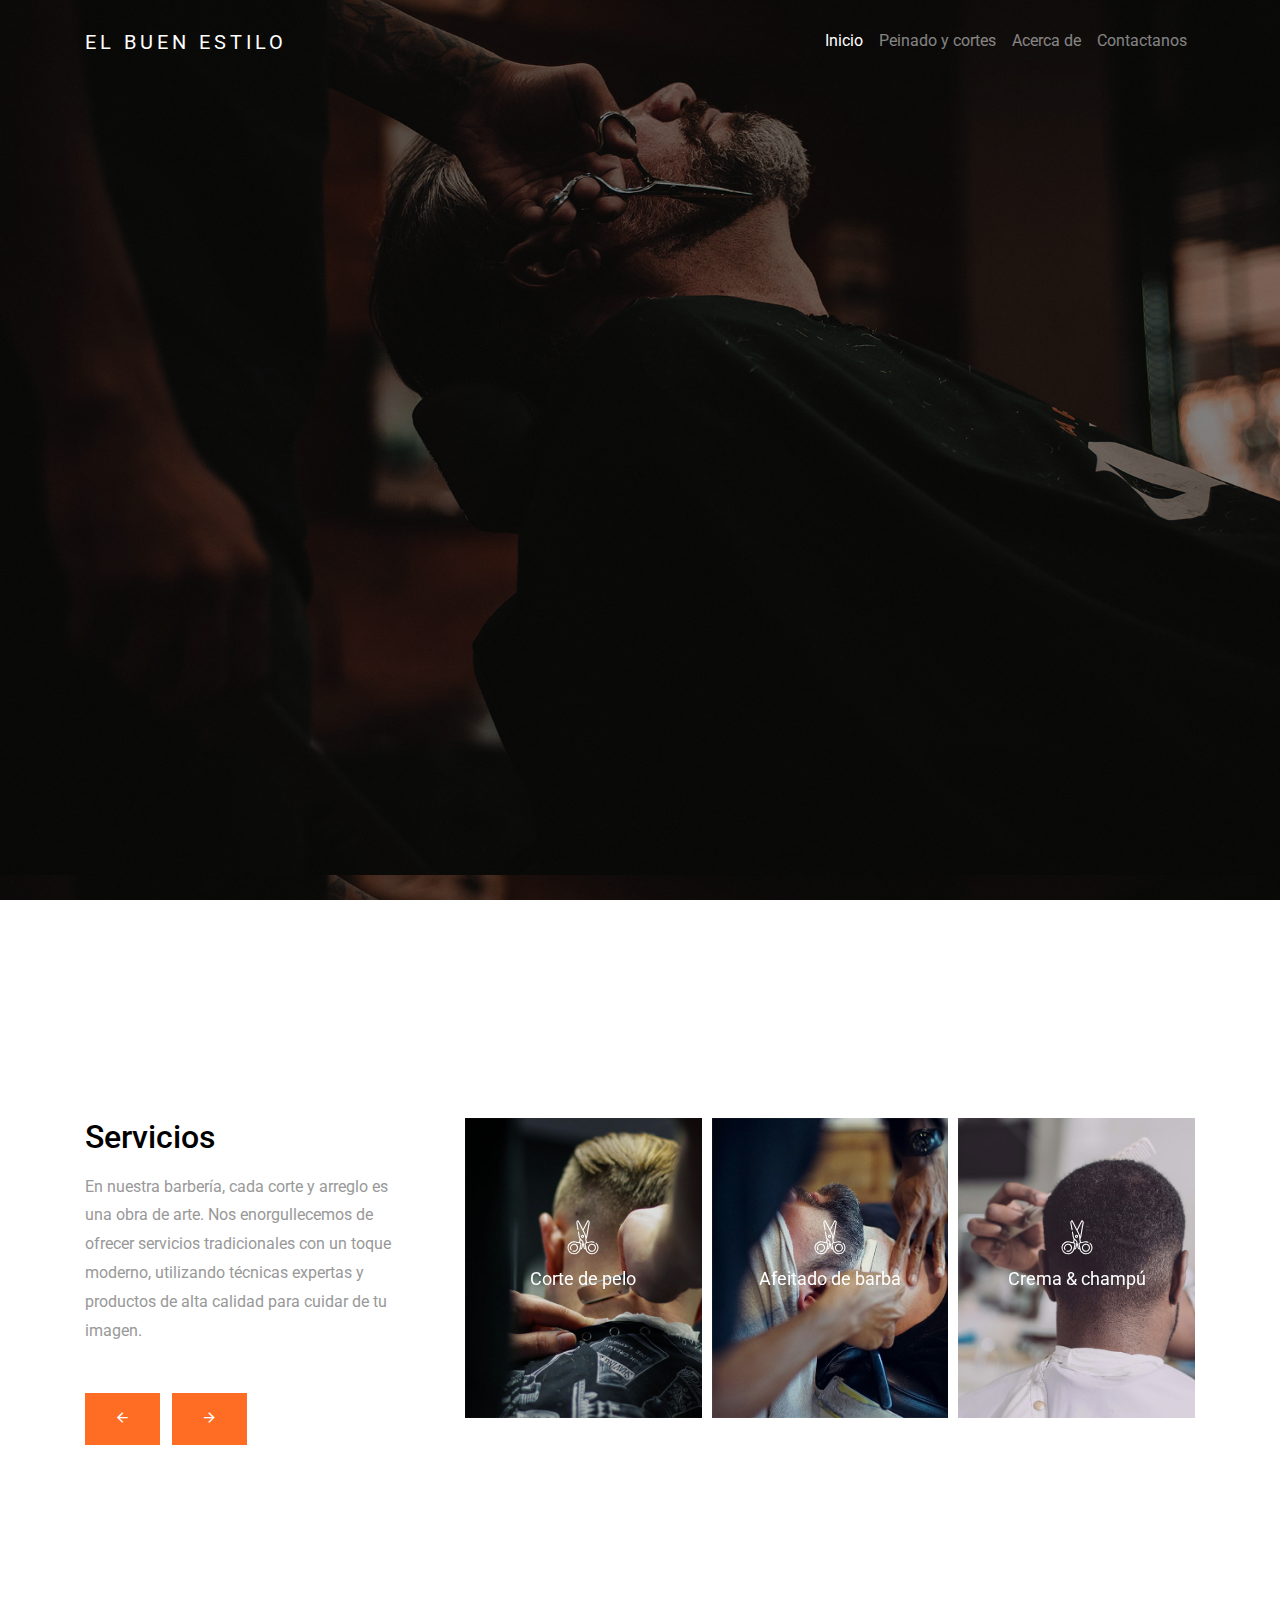
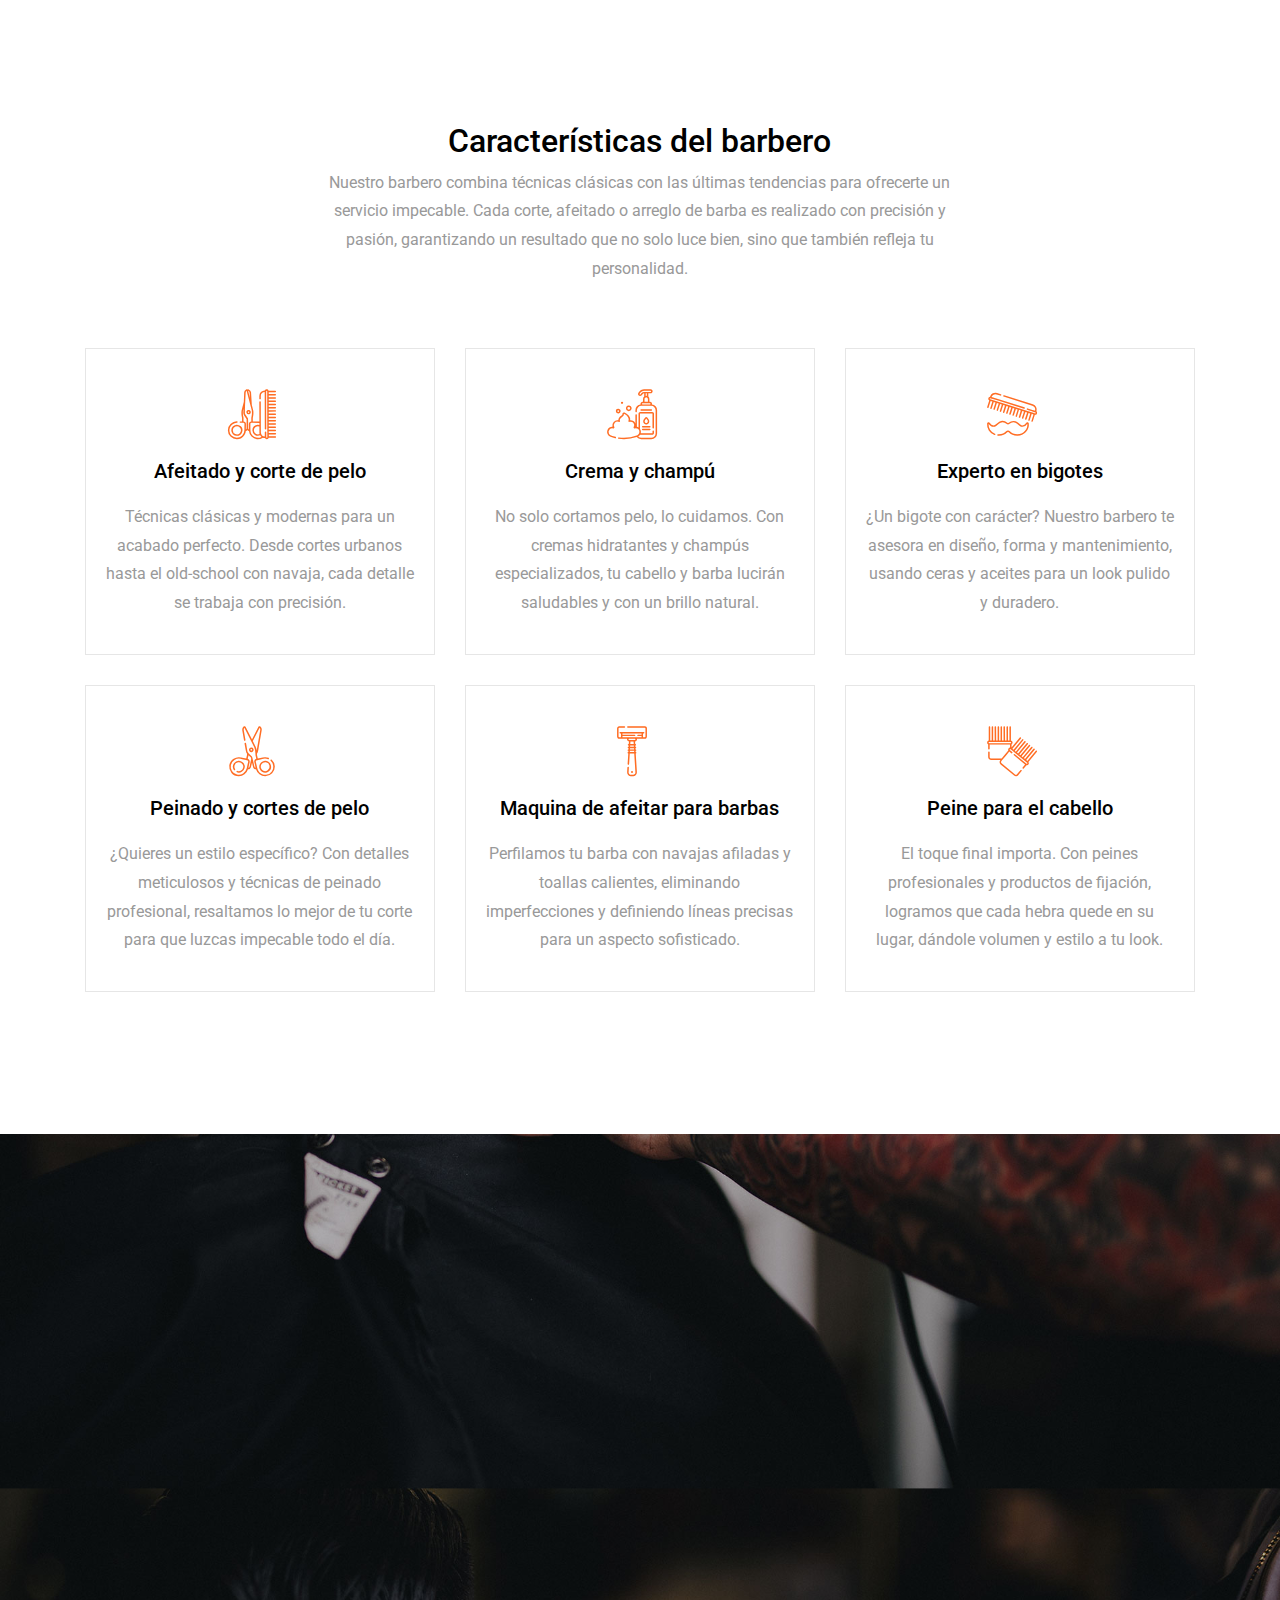
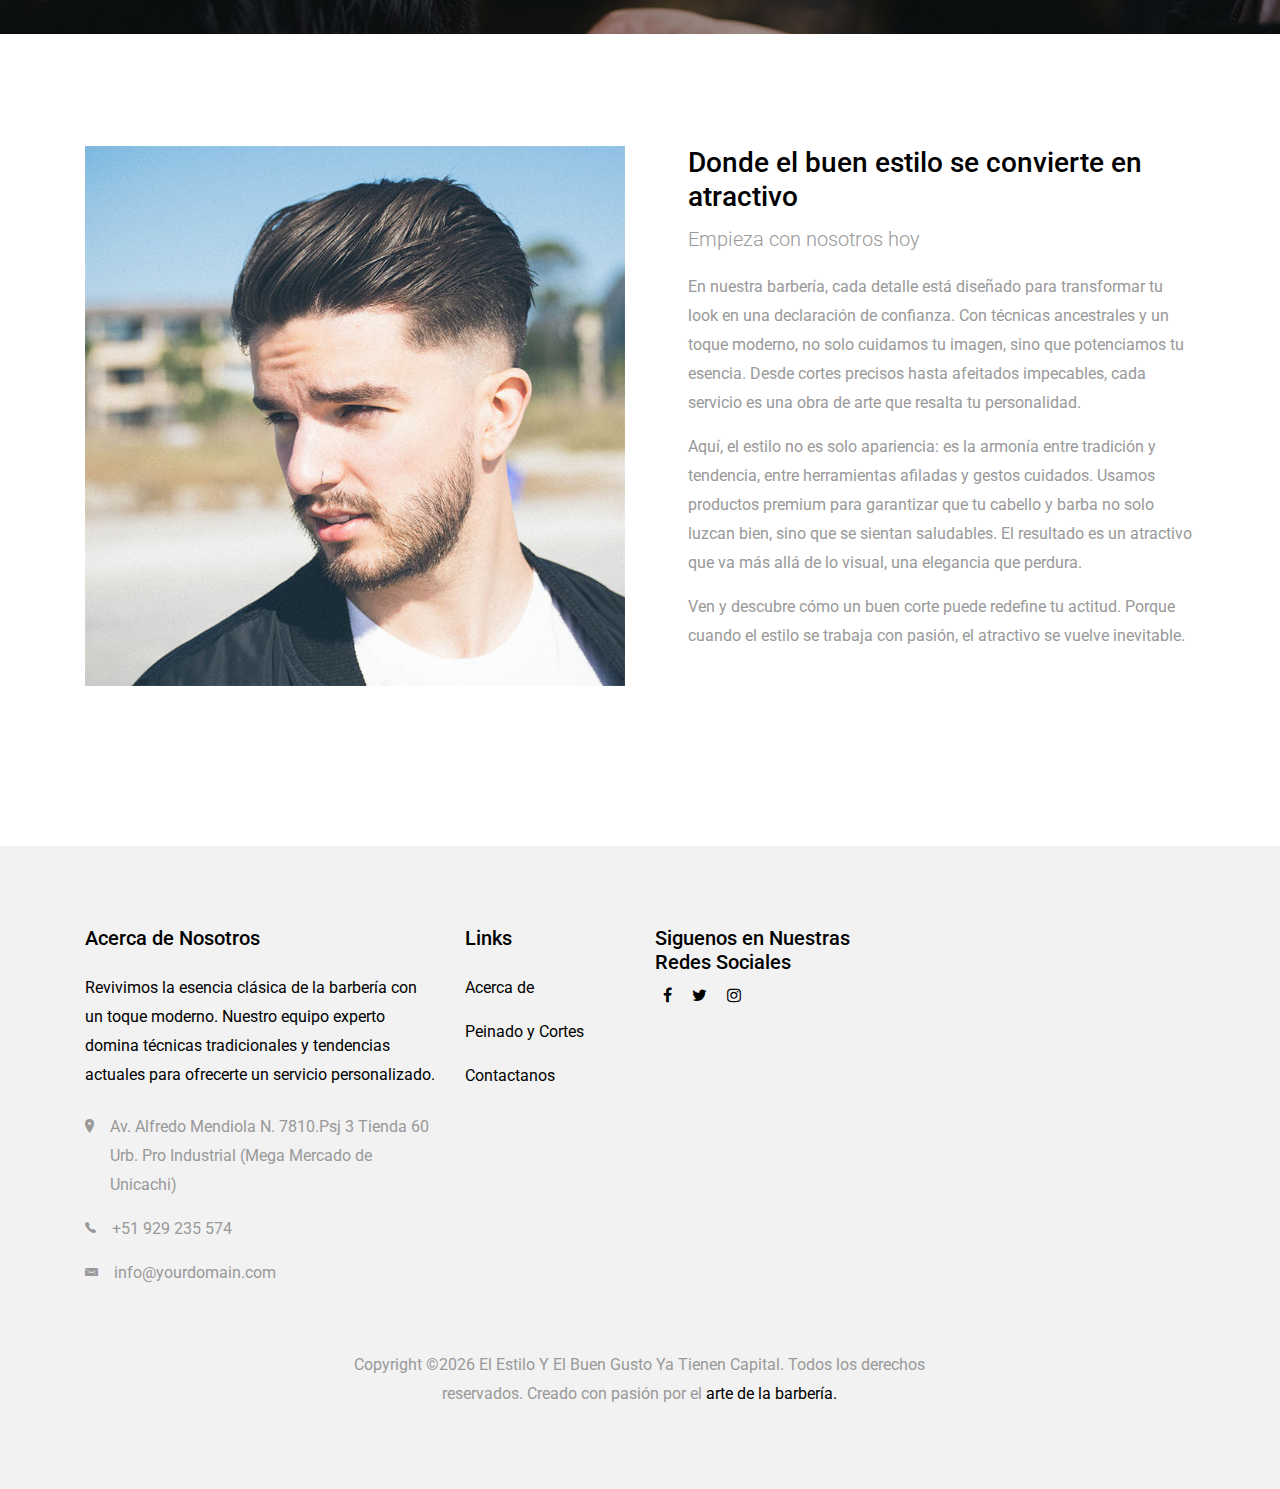
==== index.html @ 1ac68805 "barberia" ====
<!doctype html>
<html lang="en">
  <head>
    <title>Colorlib Alotan Barber Shop Template</title>
    <meta charset="utf-8">
    <meta name="viewport" content="width=device-width, initial-scale=1, shrink-to-fit=no">

    <link href="https://fonts.googleapis.com/css?family=Roboto:300,400,700" rel="stylesheet"> 

    <link rel="stylesheet" href="css/bootstrap.css">
    <link rel="stylesheet" href="css/animate.css">
    <link rel="stylesheet" href="css/owl.carousel.min.css">
    <link rel="stylesheet" href="css/magnific-popup.css">

    <link rel="stylesheet" href="fonts/ionicons/css/ionicons.min.css">
    <link rel="stylesheet" href="fonts/fontawesome/css/font-awesome.min.css">
    <link rel="stylesheet" href="fonts/flaticon/font/flaticon.css">
    

    <!-- Theme Style -->
    <link rel="stylesheet" href="css/style.css">
  </head>
  <body>
    
    <header role="banner">
     
      <nav class="navbar navbar-expand-md navbar-dark bg-light">
        <div class="container">
          <a class="navbar-brand" href="index.html">El Buen Estilo</a>
          <button class="navbar-toggler" type="button" data-toggle="collapse" data-target="#navbarsExample05" aria-controls="navbarsExample05" aria-expanded="false" aria-label="Toggle navigation">
            <span class="navbar-toggler-icon"></span>
          </button>

          <div class="collapse navbar-collapse navbar-light" id="navbarsExample05">
            <ul class="navbar-nav ml-auto pl-lg-5 pl-0">
              <li class="nav-item">
                <a class="nav-link active" href="index.html">Inicio</a>
              </li>
              <li class="nav-item">
                <a class="nav-link" href="hairstyle.html" id="dropdown04">Peinado y cortes</a>
              </li>
              <li class="nav-item">
                <a class="nav-link" href="about.html">Acerca de</a>
              </li>
              <li class="nav-item">
                <a class="nav-link" href="contact.html">Contactanos</a>
              </li>
            </ul>
            
          </div>
        </div>
      </nav>
    </header>
    <!-- END header -->

    <section class="site-hero overlay" data-stellar-background-ratio="0.5" style="background-image: url(images/big_image_1.jpg);">
      <div class="container">
        <div class="row align-items-center site-hero-inner justify-content-center">
          <div class="col-md-8 text-center">

            <div class="mb-5 element-animate">
              <img src="images/banner_text_1.png" alt="Image placeholder" class="img-md-fluid">
            </div>

          </div>
        </div>
      </div>
    </section>
    <!-- END section -->

    <section class="quick-info element-animate" data-animate-effect="fadeInLeft">
      <div class="container">
        <div class="row">
          <div class="col-lg-8 bgcolor">
            <div class="row">
              <div class="col-md-4 mb-3">
                <div class="media">
                  <div class="mr-3 icon-wrap"><span class="icon ion-ios-telephone"></span></div>
                  <div class="media-body">
                    <h5>+51 929 235 574</h5>
                    <p>Llamanos, consulta y reserva tu propia atencion de corte de cabello.</p>
                  </div>
                </div>
              </div>
              <div class="col-md-4 mb-3">
                <div class="media">
                  <div class="mr-3 icon-wrap"><span class="icon ion-location"></span></div>
                  <div class="media-body">
                    <h5>Av. Alfredo Mendiola</h5>
                    <p>N.7810.Psj 3 Tienda 60 Urb. Pro Industrial (Mega Mercado de Unicachi)</p>
                  </div>
                </div>
              </div>
              <div class="col-md-4 mb-3">
                <div class="media">
                  <div class="mr-3 icon-wrap"><span class="icon ion-android-time"></span></div>
                  <div class="media-body">
                    <h5>Atención: 10 am - 10 pm</h5>
                    <p>Lunes a Viernes, <br>Sabados y Domingos</p>
                  </div>
                </div>
              </div>
            </div>
          </div>
        </div>
      </div>
    </section>
    <!-- END section -->


    <section class="site-section">
      <div class="container">
        <div class="row">
          <div class="col-md-4 pr-5">
            
            <h2 class="mb-3">Servicios</h2>
            <p class="mb-5">En nuestra barbería, cada corte y arreglo es una obra de arte. Nos enorgullecemos de ofrecer servicios tradicionales con un toque moderno, utilizando técnicas expertas y productos de alta calidad para cuidar de tu imagen.</p>
            
            <div class="mb-3 custom-nav">
              <a href="#" class="btn btn-primary btn-sm custom-prev mr-2 mb-2"><span class="ion-android-arrow-back"></span></a> 
              <a href="#" class="btn btn-primary btn-sm custom-next mr-2 mb-2"><span class="ion-android-arrow-forward"></span></a>
            </div>
          </div>
          <div class="col-md-8">
            <div class="row">
              <div class="col-md-12 slider-wrap">
                <div class="owl-carousel owl-theme no-nav js-carousel-1">
                  
                  <a href="#" class="img-bg" style="background-image: url('images/img_2.jpg')">
                    <div class="text">
                      <span class="icon custom-icon flaticon-scissors"></span>
                      <h2>Corte de pelo</h2>
                      <p>Leer más</p>
                    </div>
                  </a>

                  <a href="#" class="img-bg" style="background-image: url('images/img_1.jpg')">
                    <div class="text">
                      <span class="icon custom-icon flaticon-scissors"></span>
                      <h2>Afeitado de barba</h2>
                      <p>Leer más</p>
                    </div>
                  </a>

                  <a href="#" class="img-bg last" style="background-image: url('images/img_3.jpg')">
                    <div class="text">
                      <span class="icon custom-icon flaticon-scissors"></span>
                      <h2>Crema &amp; champú</h2>
                      <p>Leer más</p>
                    </div>
                  </a>

                  <a href="#" class="img-bg" style="background-image: url('images/img_2.jpg')">
                    <div class="text">
                      <span class="icon custom-icon flaticon-scissors"></span>
                      <h2>Corte de pelo</h2>
                      <p>Leer más</p>
                    </div>
                  </a>

                  <a href="#" class="img-bg" style="background-image: url('images/img_1.jpg')">
                    <div class="text">
                      <span class="icon custom-icon flaticon-scissors"></span>
                      <h2>Afeitado de barba</h2>
                      <p>Leer más</p>
                    </div>
                  </a>

                  <a href="#" class="img-bg last" style="background-image: url('images/img_3.jpg')">
                    <div class="text">
                      <span class="icon custom-icon flaticon-scissors"></span>
                      <h2>Crema &amp; champú</h2>
                      <p>Leer más</p>
                    </div>
                  </a>
                  <a href="#" class="img-bg" style="background-image: url('images/img_2.jpg')">
                    <div class="text">
                      <span class="icon custom-icon flaticon-scissors"></span>
                      <h2>Corte de pelo</h2>
                      <p>Leer más</p>
                    </div>
                  </a>

                  <a href="#" class="img-bg" style="background-image: url('images/img_1.jpg')">
                    <div class="text">
                      <span class="icon custom-icon flaticon-scissors"></span>
                      <h2>Afeitado de barba</h2>
                      <p>Leer más</p>
                    </div>
                  </a>

                  <a href="#" class="img-bg last" style="background-image: url('images/img_3.jpg')">
                    <div class="text">
                      <span class="icon custom-icon flaticon-scissors"></span>
                      <h2>Crema &amp; champú</h2>
                      <p>Leer más</p>
                    </div>
                  </a>
                  <a href="#" class="img-bg" style="background-image: url('images/img_2.jpg')">
                    <div class="text">
                      <span class="icon custom-icon flaticon-scissors"></span>
                      <h2>Corte de pelo</h2>
                      <p>Leer más</p>
                    </div>
                  </a>

                  <a href="#" class="img-bg" style="background-image: url('images/img_1.jpg')">
                    <div class="text">
                      <span class="icon custom-icon flaticon-scissors"></span>
                      <h2>Afeitado de barba</h2>
                      <p>Leer más</p>
                    </div>
                  </a>

                  <a href="#" class="img-bg last" style="background-image: url('images/img_3.jpg')">
                    <div class="text">
                      <span class="icon custom-icon flaticon-scissors"></span>
                      <h2>Crema &amp; champú</h2>
                      <p>Leer más</p>
                    </div>
                  </a>

                </div>
              </div>
            </div>
          </div>
        </div>
      </div>
    </section>
    <!-- END section -->

    <section class="site-section">
      <div class="container">
        <div class="row justify-content-center mb-5">
          <div class="col-md-7 text-center">
            <h2>Características del barbero</h2>
            <p>Nuestro barbero combina técnicas clásicas con las últimas tendencias para ofrecerte un servicio impecable. Cada corte, afeitado o arreglo de barba es realizado con precisión y pasión, garantizando un resultado que no solo luce bien, sino que también refleja tu personalidad.</p>
          </div>
        </div>
        <div class="row">
          <div class="col-md-4">

            <div class="media d-block media-feature text-center">
              <div class="mr-3 icon-wrap"><span class="custom-icon flaticon-scissors-1"></span></div>
              <div class="media-body">
                <h3>Afeitado y corte de pelo</h3>
                <p>Técnicas clásicas y modernas para un acabado perfecto. Desde cortes urbanos hasta el old-school con navaja, cada detalle se trabaja con precisión.</p>
              </div>
            </div>

          </div>
          <div class="col-md-4">
            <div class="media d-block media-feature text-center">
              <div class="mr-3 icon-wrap"><span class="custom-icon flaticon-cream"></span></div>
              <div class="media-body">
                <h3>Crema y champú</h3>
                <p>No solo cortamos pelo, lo cuidamos. Con cremas hidratantes y champús especializados, tu cabello y barba lucirán saludables y con un brillo natural.</p>
              </div>
            </div>
          </div>
          <div class="col-md-4">
            <div class="media d-block media-feature text-center">
              <div class="mr-3 icon-wrap"><span class="custom-icon flaticon-moustache"></span></div>
              <div class="media-body">
                <h3>Experto en bigotes</h3>
                <p>¿Un bigote con carácter? Nuestro barbero te asesora en diseño, forma y mantenimiento, usando ceras y aceites para un look pulido y duradero.</p>
              </div>
            </div>
          </div>
        </div>

        <div class="row">
          <div class="col-md-4">

            <div class="media d-block media-feature text-center">
              <div class="mr-3 icon-wrap"><span class="custom-icon flaticon-scissors"></span></div>
              <div class="media-body">
                <h3>Peinado y cortes de pelo</h3>
                <p>¿Quieres un estilo específico? Con detalles meticulosos y técnicas de peinado profesional, resaltamos lo mejor de tu corte para que luzcas impecable todo el día.</p>
              </div>
            </div>

          </div>
          <div class="col-md-4">
            <div class="media d-block media-feature text-center">
              <div class="mr-3 icon-wrap"><span class="custom-icon flaticon-razor"></span></div>
              <div class="media-body">
                <h3>Maquina de afeitar para barbas</h3>
                <p>Perfilamos tu barba con navajas afiladas y toallas calientes, eliminando imperfecciones y definiendo líneas precisas para un aspecto sofisticado.</p>
              </div>
            </div>
          </div>
          <div class="col-md-4">
            <div class="media d-block media-feature text-center">
              <div class="mr-3 icon-wrap"><span class="custom-icon flaticon-hair-comb"></span></div>
              <div class="media-body">
                <h3>Peine para el cabello</h3>
                <p>El toque final importa. Con peines profesionales y productos de fijación, logramos que cada hebra quede en su lugar, dándole volumen y estilo a tu look.</p>
              </div>
            </div>
          </div>
        </div>
      </div>
    </section>
    <!-- END section -->

    <section class="section-cover cta" data-stellar-background-ratio="0.5" style="background-image: url(images/big_image_2.jpg);">
      <div class="container">
        <div class="row justify-content-center align-items-center intro">
          <div class="col-md-8 text-center element-animate">
            <h2 class="mb-4"><span>Acercate hoy a realizarte un corte y</span> y obten un 10% de descuento en tu primer corte</h2>
            <!--<p><a href="#" class="btn btn-black">Make an Appointment</a></p>-->
          </div>
        </div>
      </div>
    </section>
    <!-- END section -->

    <section class="site-section">
      <div class="container">
        <div class="row">
          <div class="col-md-6 video-wrap mb-5">
            <img src="images/img_5.jpg" alt="Image placeholder" class="img-fluid">
            <!--<a href="https://vimeo.com/channels/staffpicks/93951774" class="popup-vimeo btn-video"><span class="fa fa-play"></span></a>-->
          </div>
          <div class="col-md-6 pl-md-5">
            <h3>Donde el buen estilo se convierte en atractivo</h3>
            <p class="lead">Empieza con nosotros hoy</p>
            <p>En nuestra barbería, cada detalle está diseñado para transformar tu look en una declaración de confianza. Con técnicas ancestrales y un toque moderno, no solo cuidamos tu imagen, sino que potenciamos tu esencia. Desde cortes precisos hasta afeitados impecables, cada servicio es una obra de arte que resalta tu personalidad.</p>
            <p>Aquí, el estilo no es solo apariencia: es la armonía entre tradición y tendencia, entre herramientas afiladas y gestos cuidados. Usamos productos premium para garantizar que tu cabello y barba no solo luzcan bien, sino que se sientan saludables. El resultado es un atractivo que va más allá de lo visual, una elegancia que perdura.</p>
            <p>Ven y descubre cómo un buen corte puede redefine tu actitud. Porque cuando el estilo se trabaja con pasión, el atractivo se vuelve inevitable.</p>
          </div>
        </div>
      </div>
    </section>
    <!-- END section -->
    <footer class="site-footer">
      <div class="container">
        <div class="row mb-5">
          <div class="col-md-4">
            <h3 class="mb-4">Acerca de Nosotros</h3>
            <p class="mb-4">Revivimos la esencia clásica de la barbería con un toque moderno. Nuestro equipo experto domina técnicas tradicionales y tendencias actuales para ofrecerte un servicio personalizado.</p>
            <ul class="list-unstyled ">
              <li class="d-flex"><span class="mr-3"><span class="icon ion-ios-location"></span></span><span class="">Av. Alfredo Mendiola N. 7810.Psj 3 Tienda 60 Urb. Pro Industrial (Mega Mercado de Unicachi)</span></li>
              <li class="d-flex"><span class="mr-3"><span class="icon ion-ios-telephone"></span></span><span class="">+51 929 235 574</span></li>
              <li class="d-flex"><span class="mr-3"><span class="icon ion-email"></span></span><span class="">info@yourdomain.com</span></li>
            </ul>
          </div>
          <div class="col-md-2">
            <h3 class="mb-4">Links</h3>
            <ul class="list-unstyled ">
              <li><a href="#">Acerca de</a></li>
              <li><a href="#">Peinado y Cortes</a></li>
              <li><a href="#">Contactanos</a></li>
            </ul>
          </div>
         
          <div class="col-md-3">
            <h3>Siguenos en Nuestras Redes Sociales</h3>
            <p>
              <a href="#" class="p-2"><span class="fa fa-facebook"></span></a>
              <a href="#" class="p-2"><span class="fa fa-twitter"></span></a>
              <a href="#" class="p-2"><span class="fa fa-instagram"></span></a>
            </p>
          </div>
        </div>
        <div class="row justify-content-center">
          <div class="col-md-7 text-center">
            <!-- Link back to Colorlib can't be removed. Template is licensed under CC BY 3.0. -->
Copyright &copy;<script>document.write(new Date().getFullYear());</script> El Estilo Y El Buen Gusto Ya Tienen Capital. Todos los derechos reservados. </i> Creado con pasión por el <a href="https://colorlib.com" target="_blank">arte de la barbería.</a>
<!-- Link back to Colorlib can't be removed. Template is licensed under CC BY 3.0. -->
          </div>
        </div>
      </div>
    </footer>
    <!-- END footer -->
    
    <!-- loader -->
    <div id="loader" class="show fullscreen"><svg class="circular" width="48px" height="48px"><circle class="path-bg" cx="24" cy="24" r="22" fill="none" stroke-width="4" stroke="#eeeeee"/><circle class="path" cx="24" cy="24" r="22" fill="none" stroke-width="4" stroke-miterlimit="10" stroke="#f4b214"/></svg></div>

    <script src="js/jquery-3.2.1.min.js"></script>
    <script src="js/jquery-migrate-3.0.0.js"></script>
    <script src="js/popper.min.js"></script>
    <script src="js/bootstrap.min.js"></script>
    <script src="js/owl.carousel.min.js"></script>
    <script src="js/jquery.waypoints.min.js"></script>
    <script src="js/jquery.stellar.min.js"></script>

    <script src="js/jquery.magnific-popup.min.js"></script>
    <script src="js/magnific-popup-options.js"></script>

    <script src="js/main.js"></script>
  </body>
</html>
---- fonts/flaticon/font/flaticon.css ----
/*
  	Flaticon icon font: Flaticon
  	Creation date: 02/04/2018 00:51
  	*/

@font-face {
  font-family: "Flaticon";
  src: url("./Flaticon.eot");
  src: url("./Flaticon.eot?#iefix") format("embedded-opentype"),
       url("./Flaticon.woff") format("woff"),
       url("./Flaticon.ttf") format("truetype"),
       url("./Flaticon.svg#Flaticon") format("svg");
  font-weight: normal;
  font-style: normal;
}

@media screen and (-webkit-min-device-pixel-ratio:0) {
  @font-face {
    font-family: "Flaticon";
    src: url("./Flaticon.svg#Flaticon") format("svg");
  }
}

[class^="flaticon-"]:before, [class*=" flaticon-"]:before,
[class^="flaticon-"]:after, [class*=" flaticon-"]:after {   
  font-family: Flaticon;
        font-size: 20px;
font-style: normal;
margin-left: 20px;
}

.flaticon-scissors-1:before { content: "\f100"; }
.flaticon-cream:before { content: "\f101"; }
.flaticon-hair:before { content: "\f102"; }
.flaticon-hair-comb:before { content: "\f103"; }
.flaticon-scissors:before { content: "\f104"; }
.flaticon-brush:before { content: "\f105"; }
.flaticon-moustache:before { content: "\f106"; }
.flaticon-hair-dryer:before { content: "\f107"; }
.flaticon-razor:before { content: "\f108"; }
.flaticon-razor-1:before { content: "\f109"; }
---- css/style.css ----
body {
  background: #fff;
  font-family: "Roboto", arial, sans-serif;
  font-weight: 400;
  font-size: 16px;
  line-height: 1.8;
  color: #999999;
}

a {
  -webkit-transition: .3s all ease;
  -o-transition: .3s all ease;
  transition: .3s all ease;
  text-decoration: none;
}

a:hover {
  text-decoration: none;
}

h1, h2, h3, h4, h5 {
  color: #000;
  font-family: "Roboto", arial, sans-serif;
}

header {
  position: absolute;
  top: 0;
  left: 0;
  width: 100%;
  z-index: 5;
}

header .navbar-brand {
  text-transform: uppercase;
  letter-spacing: .2em;
  font-weight: 400;
  color: #fff !important;
}

header .navbar {
  padding-top: 0;
  padding-bottom: 0;
  background: transparent !important;
}

@media (max-width: 991.98px) {
  header .navbar {
    background: rgba(0, 0, 0, 0.4) !important;
    padding-top: .5rem;
    padding-bottom: .5rem;
  }
}

header .navbar .nav-link {
  padding: 1.7rem 1rem;
  outline: none !important;
}

@media (max-width: 991.98px) {
  header .navbar .nav-link {
    padding: .5rem .5rem;
  }
}

header .navbar .nav-link:hover {
  color: #fff !important;
}

header .navbar .nav-link.active {
  color: #fff !important;
}

header .navbar .dropdown.show > a {
  color: #fff !important;
}

header .navbar .dropdown-menu {
  font-size: 14px;
  border-radius: 0px;
  border: none;
  -webkit-box-shadow: 0 2px 30px 0px rgba(0, 0, 0, 0.2);
  box-shadow: 0 2px 30px 0px rgba(0, 0, 0, 0.2);
  min-width: 13em;
  margin-top: -10px;
}

header .navbar .dropdown-menu:before {
  bottom: 100%;
  left: 10%;
  border: solid transparent;
  content: " ";
  height: 0;
  width: 0;
  position: absolute;
  pointer-events: none;
  border-bottom-color: #fff;
  border-width: 10px;
}

@media (max-width: 1199.98px) {
  header .navbar .dropdown-menu:before {
    display: none;
  }
}

header .navbar .dropdown-menu a {
  padding-top: 7px;
  padding-bottom: 7px;
}

header .navbar.navbar-light .nav-link {
  color: #fff;
}

header .navbar.navbar-light .nav-link.active {
  color: #fff;
}

.site-hero {
  background-size: cover;
  background-position: center center;
  min-height: 750px;
  height: 100vh;
}

.site-hero > .container {
  position: relative;
  z-index: 2;
}

.site-hero.overlay {
  position: relative;
}

.site-hero.overlay:before {
  content: "";
  background: rgba(0, 0, 0, 0.5);
  width: 100%;
  z-index: 1;
  position: absolute;
  top: 0;
  left: 0;
  right: 0;
  bottom: 0;
}

.site-hero.overlay h1 {
  font-size: 70px;
}

.site-hero.overlay h1, .site-hero.overlay p {
  color: #fff;
}

.site-hero .site-hero-inner {
  min-height: 750px;
  height: 100vh;
}

.site-hero-innerpage, .site-hero-innerpage .site-hero-inner {
  min-height: 550px;
  height: 50vh;
}

.site-section {
  padding: 7em 0;
}

.quick-info {
  position: relative;
  margin-top: -100px;
  z-index: 9;
}

.quick-info .bgcolor {
  background: #000;
  position: relative;
  padding: 50px 0 30px 0;
}

.quick-info .bgcolor:before {
  position: absolute;
  left: -100%;
  top: 0;
  content: "";
  height: 100%;
  width: 120%;
  background: #000;
}

.quick-info .media .icon-wrap {
  line-height: 0;
  top: 0;
}

.quick-info .media .icon-wrap span {
  font-size: 30px;
  color: #fff;
}

.quick-info .media .media-body h5 {
  font-weight: 400;
  font-size: 16px;
  color: #fff;
  margin-bottom: 10px;
  padding: 0;
}

.quick-info .media .media-body p {
  font-size: 15px;
}

.quick-info .media .media-body p:last-child {
  margin-bottom: 0;
}

.img-bg {
  background-size: cover;
}

@media (max-width: 991.98px) {
  .img-md-fluid {
    max-width: 100%;
  }
}

.feature-destination, .slider-wrap {
  position: relative;
  z-index: 10;
  margin-top: -50px;
  margin-bottom: 50px;
}

.feature-destination .img-bg, .slider-wrap .img-bg {
  margin-bottom: 30px;
  display: block;
  height: 300px;
  position: relative;
  top: 0;
  -webkit-transition: .2s all ease;
  -o-transition: .2s all ease;
  transition: .2s all ease;
}

.feature-destination .img-bg .custom-icon:before, .slider-wrap .img-bg .custom-icon:before {
  font-size: 34px;
  color: #fff;
}

.feature-destination .img-bg:before, .slider-wrap .img-bg:before {
  content: "";
  top: 0;
  left: 0;
  bottom: 0;
  right: 0;
  background: #000;
  opacity: .1;
  position: absolute;
  -webkit-transition: .3s all ease;
  -o-transition: .3s all ease;
  transition: .3s all ease;
}

.feature-destination .img-bg .text, .slider-wrap .img-bg .text {
  position: absolute;
  top: 50%;
  left: 50%;
  text-align: center;
  width: 80%;
  -webkit-transform: translate(-50%, -50%);
  -ms-transform: translate(-50%, -50%);
  transform: translate(-50%, -50%);
}

.feature-destination .img-bg .text .icon, .slider-wrap .img-bg .text .icon {
  color: #fff;
  font-size: 30px;
  position: relative;
  -webkit-transition: .3s all ease;
  -o-transition: .3s all ease;
  transition: .3s all ease;
  top: 0;
}

.feature-destination .img-bg .text h2, .slider-wrap .img-bg .text h2 {
  -webkit-transition: .3s all ease;
  -o-transition: .3s all ease;
  transition: .3s all ease;
  margin: 0;
  padding: 0;
  font-size: 18px;
  font-weight: 400;
  color: #fff;
  top: 0px;
  position: relative;
}

.feature-destination .img-bg .text p, .slider-wrap .img-bg .text p {
  color: #fff;
  opacity: 0;
  top: 10px;
  visibility: hidden;
  font-size: 13px;
  position: relative;
  -webkit-transition: .3s all ease;
  -o-transition: .3s all ease;
  transition: .3s all ease;
}

.feature-destination .img-bg:hover, .feature-destination .img-bg:focus, .slider-wrap .img-bg:hover, .slider-wrap .img-bg:focus {
  top: -10px;
  -webkit-box-shadow: 2px 0 20px 0 rgba(0, 0, 0, 0.4);
  box-shadow: 2px 0 20px 0 rgba(0, 0, 0, 0.4);
}

.feature-destination .img-bg:hover .text .icon, .feature-destination .img-bg:focus .text .icon, .slider-wrap .img-bg:hover .text .icon, .slider-wrap .img-bg:focus .text .icon {
  top: -10px;
}

.feature-destination .img-bg:hover .text h2, .feature-destination .img-bg:focus .text h2, .slider-wrap .img-bg:hover .text h2, .slider-wrap .img-bg:focus .text h2 {
  top: -10px;
}

.feature-destination .img-bg:hover .text p, .feature-destination .img-bg:focus .text p, .slider-wrap .img-bg:hover .text p, .slider-wrap .img-bg:focus .text p {
  top: 0;
  opacity: .5;
  visibility: visible;
}

.feature-destination .img-bg:hover:before, .feature-destination .img-bg:focus:before, .slider-wrap .img-bg:hover:before, .slider-wrap .img-bg:focus:before {
  opacity: .4;
}

.video-wrap {
  position: relative;
}

.video-wrap .btn-video {
  display: block;
  position: absolute;
  width: 100px;
  height: 100px;
  background: #fff;
  border-radius: 50%;
  top: 50%;
  -webkit-box-shadow: 0 0 50px -10px rgba(0, 0, 0, 0.2);
  box-shadow: 0 0 50px -10px rgba(0, 0, 0, 0.2);
  -webkit-transform: translateY(-50%);
  -ms-transform: translateY(-50%);
  transform: translateY(-50%);
  right: -30px;
}

.video-wrap .btn-video:active, .video-wrap .btn-video:focus {
  outline: none;
}

@media (max-width: 767.98px) {
  .video-wrap .btn-video {
    -webkit-transform: translate(-50%, -50%);
    -ms-transform: translate(-50%, -50%);
    transform: translate(-50%, -50%);
    right: 0;
    left: 50%;
    top: 100%;
  }
}

.video-wrap .btn-video span {
  position: absolute;
  top: 50%;
  left: 50%;
  -webkit-transform: translate(-50%, -50%);
  -ms-transform: translate(-50%, -50%);
  transform: translate(-50%, -50%);
}

.custom-nav .btn span {
  font-size: 16px;
}

.slider-wrap {
  margin-top: 0;
}

.slider-wrap .img-bg:hover {
  top: 0;
}

.section-cover {
  background-size: cover;
  position: relative;
}

.section-cover.cta h2 {
  font-size: 60px;
}

.section-cover.cta h2 span {
  display: block;
  font-size: 30px;
}

.section-cover, .section-cover .intro {
  height: 500px;
}

.section-cover p {
  color: #fff;
}

.section-cover h2 {
  color: #fff;
}

.top-destination .place {
  display: block;
  -webkit-transition: .3s all ease;
  -o-transition: .3s all ease;
  transition: .3s all ease;
}

.top-destination .place:hover, .top-destination .place:focus {
  opacity: .7;
}

.top-destination .place img {
  max-width: 100%;
  margin-bottom: 20px;
}

.top-destination .place h2 {
  font-size: 18px;
  line-height: 1.5;
}

.top-destination .place p {
  font-size: 13px;
  color: #ccc;
}

.btn, .form-control {
  outline: none;
  -webkit-box-shadow: none !important;
  box-shadow: none !important;
  border-radius: 0;
}

.btn:focus, .btn:active, .form-control:focus, .form-control:active {
  outline: none;
}

.form-control {
  -webkit-box-shadow: none !important;
  box-shadow: none !important;
}

textarea.form-control {
  height: inherit;
}

.btn {
  -webkit-transition: .3s all ease;
  -o-transition: .3s all ease;
  transition: .3s all ease;
  padding: 12px 30px;
}

.btn.btn-black {
  background: #000;
  color: #fff;
}

.btn.btn-primary {
  color: #fff;
  border-width: 2px;
}

.btn.btn-primary:hover, .btn.btn-primary:active, .btn.btn-primary:focus {
  border-color: #ff8f57;
  background: #ff8f57;
}

.btn.btn-sm {
  font-size: 12px;
}

.btn.btn-outline-primary {
  border-width: 2px;
  color: #ff6d24;
}

.btn.btn-outline-primary:hover, .btn.btn-outline-primary:focus, .btn.btn-outline-primary:active {
  color: #fff;
}

.btn.btn-outline-white {
  border-width: 2px;
  border-color: #fff;
  color: #fff;
}

.btn.btn-outline-white:hover, .btn.btn-outline-white:focus {
  background: #fff;
  color: #000;
  border-width: 2px;
}

.btn:hover {
  -webkit-box-shadow: 0 3px 10px -2px rgba(0, 0, 0, 0.2) !important;
  box-shadow: 0 3px 10px -2px rgba(0, 0, 0, 0.2) !important;
}

.custom-icon:before, .custom-icon:after {
  font-size: 50px;
  color: #ff6d24;
  margin-left: 0;
}

.no-nav .owl-nav {
  display: none;
}

.owl-carousel .owl-item {
  opacity: .4;
}

.owl-carousel .owl-item.active {
  opacity: 1;
}

.owl-carousel .owl-nav {
  position: absolute;
  top: 50%;
  width: 100%;
}

.owl-carousel .owl-nav .owl-prev,
.owl-carousel .owl-nav .owl-next {
  position: absolute;
  -webkit-transform: translateY(-50%);
  -ms-transform: translateY(-50%);
  transform: translateY(-50%);
  margin-top: -10px;
}

.owl-carousel .owl-nav .owl-prev:hover, .owl-carousel .owl-nav .owl-prev:focus, .owl-carousel .owl-nav .owl-prev:active,
.owl-carousel .owl-nav .owl-next:hover,
.owl-carousel .owl-nav .owl-next:focus,
.owl-carousel .owl-nav .owl-next:active {
  outline: none;
}

.owl-carousel .owl-nav .owl-prev span:before,
.owl-carousel .owl-nav .owl-next span:before {
  font-size: 40px;
}

.owl-carousel .owl-nav .owl-prev {
  left: 30px !important;
}

.owl-carousel .owl-nav .owl-next {
  right: 30px !important;
}

.owl-carousel .owl-dots {
  text-align: center;
}

.owl-carousel .owl-dots .owl-dot {
  width: 10px;
  height: 10px;
  margin: 5px;
  border-radius: 50%;
  background: #e6e6e6;
}

.owl-carousel .owl-dots .owl-dot.active {
  background: #ff6d24;
}

.owl-carousel.home-slider {
  z-index: 1;
  position: relative;
}

.owl-carousel.home-slider .owl-nav {
  opacity: 0;
  visibility: hidden;
  -webkit-transition: .3s all ease;
  -o-transition: .3s all ease;
  transition: .3s all ease;
}

.owl-carousel.home-slider .owl-nav button {
  color: #fff;
}

.owl-carousel.home-slider:focus .owl-nav, .owl-carousel.home-slider:hover .owl-nav {
  opacity: 1;
  visibility: visible;
}

.owl-carousel.home-slider .slider-item {
  background-size: cover;
  background-repeat: no-repeat;
  background-position: center center;
  height: calc(100vh - 117px);
  min-height: 700px;
  position: relative;
}

.owl-carousel.home-slider .slider-item:before {
  position: absolute;
  top: 0;
  left: 0;
  right: 0;
  bottom: 0;
  background: rgba(0, 0, 0, 0.2);
  content: "";
}

.owl-carousel.home-slider .slider-item .slider-text {
  color: #fff;
  height: calc(100vh - 117px);
  min-height: 700px;
}

.owl-carousel.home-slider .slider-item .slider-text .child-name {
  font-size: 40px;
  color: #fff;
}

.owl-carousel.home-slider .slider-item .slider-text h1 {
  font-size: 40px;
  color: #fff;
  line-height: 1.2;
  font-weight: 800 !important;
  text-transform: uppercase;
}

@media (max-width: 991.98px) {
  .owl-carousel.home-slider .slider-item .slider-text h1 {
    font-size: 40px;
  }
}

.owl-carousel.home-slider .slider-item .slider-text p {
  font-size: 20px;
  line-height: 1.5;
  font-weight: 300;
  color: white;
}

.owl-carousel.home-slider .slider-item.dark .child-name {
  color: #000;
}

.owl-carousel.home-slider .slider-item.dark h1 {
  color: #000;
}

.owl-carousel.home-slider .slider-item.dark p {
  color: #000;
}

.owl-carousel.home-slider.inner-page .slider-item {
  height: calc(50vh - 117px);
  min-height: 350px;
}

.owl-carousel.home-slider.inner-page .slider-item .slider-text {
  color: #fff;
  height: calc(50vh - 117px);
  min-height: 350px;
}

.owl-carousel.home-slider .owl-dots {
  position: absolute;
  bottom: 100px;
  width: 100%;
}

.owl-carousel.home-slider .owl-dots .owl-dot {
  width: 10px;
  height: 10px;
  margin: 5px;
  border-radius: 50%;
  border: 2px solid rgba(255, 255, 255, 0.5);
  outline: none !important;
  position: relative;
  -webkit-transition: .3s all ease;
  -o-transition: .3s all ease;
  transition: .3s all ease;
}

.owl-carousel.home-slider .owl-dots .owl-dot.active {
  border: 2px solid white;
}

.owl-carousel.home-slider .owl-dots .owl-dot.active span {
  background: white;
}

.owl-carousel.major-caousel .owl-stage-outer {
  padding-top: 30px;
  padding-bottom: 30px;
}

.owl-carousel.major-caousel .owl-nav .owl-prev, .owl-carousel.major-caousel .owl-nav .owl-next {
  -webkit-transition: .3s all ease;
  -o-transition: .3s all ease;
  transition: .3s all ease;
  color: #495057;
}

.owl-carousel.major-caousel .owl-nav .owl-prev:hover, .owl-carousel.major-caousel .owl-nav .owl-prev:focus, .owl-carousel.major-caousel .owl-nav .owl-next:hover, .owl-carousel.major-caousel .owl-nav .owl-next:focus {
  color: #6c757d;
  outline: none;
}

.owl-carousel.major-caousel .owl-nav .owl-prev.disabled, .owl-carousel.major-caousel .owl-nav .owl-next.disabled {
  color: #dee2e6;
}

.owl-carousel.major-caousel .owl-nav .owl-prev {
  left: -60px !important;
}

.owl-carousel.major-caousel .owl-nav .owl-next {
  right: -60px !important;
}

.owl-carousel.major-caousel .owl-dots {
  bottom: -30px !important;
  position: relative;
}

.owl-custom-nav {
  float: right;
  position: relative;
  z-index: 10;
}

.owl-custom-nav .owl-custom-prev,
.owl-custom-nav .owl-custom-next {
  padding: 10px;
  font-size: 30px;
  background: #ccc;
  line-height: 0;
  width: 60px;
  text-align: center;
  display: inline-block;
}

.box {
  overflow: hidden;
  border-radius: 4px;
  display: block;
}

.box img {
  border-top-left-radius: 4px;
  border-top-right-radius: 4px;
  -webkit-transition: .3s all ease;
  -o-transition: .3s all ease;
  transition: .3s all ease;
}

.box .box-body {
  padding: 20px;
  border: 1px solid #e9ecef;
  border-top: none;
  border-bottom-left-radius: 4px;
  border-bottom-right-radius: 4px;
  -webkit-transition: .3s all ease;
  -o-transition: .3s all ease;
  transition: .3s all ease;
}

.box h2 {
  font-size: 18px;
  font-family: "Roboto", arial, sans-serif;
  -webkit-transition: .3s all ease;
  -o-transition: .3s all ease;
  transition: .3s all ease;
}

.box.hover:hover img, .box.hover:focus img {
  margin-top: -20px;
}

.box.hover:hover .box-body, .box.hover:focus .box-body {
  background: #ff6d24;
  color: #fff;
  padding: 30px 20px;
  border-color: #ff6d24;
}

.box.hover:hover h2, .box.hover:focus h2 {
  color: #fff;
}

.breadcrumb-custom {
  background: none;
  padding: 0;
}

.breadcrumb-custom li a {
  color: #ff6d24;
}

.breadcrumb-custom li a:hover {
  color: #fff;
}

.breadcrumb-custom li.active {
  color: #fff;
}

.breadcrumb-custom li.breadcrumb-item + .breadcrumb-item:before {
  content: "/";
  color: rgba(255, 255, 255, 0.3);
}

.children-info li {
  display: block;
  margin-bottom: 15px;
  padding-bottom: 15px;
  border-bottom: 1px dotted #dee2e6;
}

.sidebar-box {
  margin-bottom: 30px;
  padding: 25px;
  font-size: 15px;
  width: 100%;
  border-radius: 7px;
  float: left;
  border: 2px solid #f0f0f0;
  background: #fff;
}

.sidebar-box *:last-child {
  margin-bottom: 0;
}

.sidebar-box h3 {
  font-size: 18px;
  margin-bottom: 15px;
}

.categories li, .sidelink li {
  position: relative;
  margin-bottom: 10px;
  padding-bottom: 10px;
  border-bottom: 1px dotted #dee2e6;
}

.categories li:last-child, .sidelink li:last-child {
  margin-bottom: 0;
  border-bottom: none;
  padding-bottom: 0;
}

.categories li a, .sidelink li a {
  display: block;
}

.categories li a span, .sidelink li a span {
  position: absolute;
  right: 0;
  top: 0;
  color: #ccc;
}

.categories li.active a, .sidelink li.active a {
  color: #000;
  font-style: italic;
}

.cover_1 {
  background-size: cover;
  background-position: center center;
  padding: 7em 0;
}

.cover_1 .sub-heading {
  color: rgba(255, 255, 255, 0.7);
  font-size: 22px;
}

.cover_1 .heading {
  font-size: 50px;
  color: white;
  font-weight: 300;
}

.heading {
  color: #000;
}

.heading.border-bottom {
  position: relative;
  padding-bottom: 30px;
}

.heading.border-bottom:before {
  bottom: 0;
  position: absolute;
  content: "";
  width: 50px;
  height: 2px;
  left: 50%;
  -webkit-transform: translateX(-50%);
  -ms-transform: translateX(-50%);
  transform: translateX(-50%);
  background: #ff6d24;
}

.text-black {
  color: #000 !important;
}

.stretch-section .video {
  display: block;
  position: relative;
  -webkit-box-shadow: 4px 4px 70px -20px rgba(0, 0, 0, 0.5);
  box-shadow: 4px 4px 70px -20px rgba(0, 0, 0, 0.5);
}

.media-feature {
  padding: 20px;
  -webkit-transition: .2s all ease-out;
  -o-transition: .2s all ease-out;
  transition: .2s all ease-out;
  background: #fff;
  z-index: 1;
  position: relative;
  border-radius: 0px;
  margin-bottom: 30px;
  border: 1px solid #e6e6e6;
}

.media-feature .icon {
  font-size: 60px;
  color: #ff6d24;
}

.media-feature h3 {
  font-size: 20px;
  margin-bottom: 20px;
}

.media-feature:hover, .media-feature:focus {
  border: 1px solid transparent;
  -webkit-box-shadow: 0 2px 20px -3px rgba(0, 0, 0, 0.3);
  box-shadow: 0 2px 20px -3px rgba(0, 0, 0, 0.3);
}

#accordion .card {
  font-size: 15px;
  border-color: #dee2e6;
}

#accordion .card h5 a {
  display: block;
  text-align: left;
  text-decoration: none;
  color: #ff6d24;
  position: relative;
  -webkit-box-shadow: 0 3px 10px -2px rgba(0, 0, 0, 0.2) !important;
  box-shadow: 0 3px 10px -2px rgba(0, 0, 0, 0.2) !important;
  border-radius: 0;
}

#accordion .card h5 a .icon {
  position: absolute;
  right: 20px;
  top: 50%;
  -webkit-transform: translateY(-50%) rotate(-180deg);
  -ms-transform: translateY(-50%) rotate(-180deg);
  transform: translateY(-50%) rotate(-180deg);
  -webkit-transition: .3s all ease;
  -o-transition: .3s all ease;
  transition: .3s all ease;
}

#accordion .card h5 a:hover {
  text-decoration: none;
  -webkit-box-shadow: 0 3px 10px -2px rgba(0, 0, 0, 0.2) !important;
  box-shadow: 0 3px 10px -2px rgba(0, 0, 0, 0.2) !important;
}

#accordion .card h5 a.collapsed {
  color: #000;
  -webkit-box-shadow: none !important;
  box-shadow: none !important;
}

#accordion .card h5 a.collapsed .icon {
  right: 20px;
  top: 50%;
  -webkit-transform: translateY(-50%);
  -ms-transform: translateY(-50%);
  transform: translateY(-50%);
}

#accordion .card h5 a.collapsed:hover {
  text-decoration: none;
  -webkit-box-shadow: 0 3px 10px -2px rgba(0, 0, 0, 0.2) !important;
  box-shadow: 0 3px 10px -2px rgba(0, 0, 0, 0.2) !important;
}

#accordion .card .card-body {
  padding-top: 15px;
}

.media-testimonial img {
  width: 100px;
  border-radius: 50%;
}

.media-testimonial blockquote p {
  font-size: 20px;
  color: #000;
  font-style: italic;
}

.list-unstyled.check li {
  position: relative;
  padding-left: 30px;
  line-height: 1.3;
  margin-bottom: 10px;
}

.list-unstyled.check li:before {
  color: #17a2b8;
  left: 0;
  font-family: "Ionicons";
  content: "\f122";
  position: absolute;
}

#modalAppointment .modal-content {
  border-radius: 0;
  border: none;
}

#modalAppointment .modal-body, #modalAppointment .modal-footer {
  padding: 40px;
}

.site-footer {
  padding: 5em 0;
  background: #f2f2f2;
  font-size: 16px;
}

.site-footer .list-unstyled li {
  margin-bottom: 15px;
}

.site-footer .list-unstyled li h3 {
  font-size: 16px;
  font-weight: normal;
  font-family: "Roboto", arial, sans-serif;
}

.site-footer p {
  color: #000;
}

.site-footer p:last-child {
  margin-bottom: 0;
}

.site-footer a {
  color: #000;
}

.site-footer a:hover {
  opacity: .4;
}

.site-footer h3 {
  font-size: 20px;
}

.site-footer .footer-link li {
  line-height: 1.5;
  margin-bottom: 15px;
}

.site-footer hr {
  width: 100%;
}

.blog-entry-footer .post-meta {
  color: gray;
  font-size: 15px;
}

.border-t {
  border-top: 1px solid #f8f9fa;
}

.copyright {
  font-size: 14px;
}

.element-animate {
  opacity: 0;
  visibility: hidden;
}

#loader {
  position: fixed;
  width: 96px;
  height: 96px;
  left: 50%;
  top: 50%;
  -webkit-transform: translate(-50%, -50%);
  -ms-transform: translate(-50%, -50%);
  transform: translate(-50%, -50%);
  background-color: rgba(255, 255, 255, 0.9);
  -webkit-box-shadow: 0px 24px 64px rgba(0, 0, 0, 0.24);
  box-shadow: 0px 24px 64px rgba(0, 0, 0, 0.24);
  border-radius: 16px;
  opacity: 0;
  visibility: hidden;
  -webkit-transition: opacity .2s ease-out, visibility 0s linear .2s;
  -o-transition: opacity .2s ease-out, visibility 0s linear .2s;
  transition: opacity .2s ease-out, visibility 0s linear .2s;
  z-index: 1000;
}

#loader.fullscreen {
  padding: 0;
  left: 0;
  top: 0;
  width: 100%;
  height: 100%;
  -webkit-transform: none;
  -ms-transform: none;
  transform: none;
  background-color: #fff;
  border-radius: 0;
  -webkit-box-shadow: none;
  box-shadow: none;
}

#loader.show {
  -webkit-transition: opacity .4s ease-out, visibility 0s linear 0s;
  -o-transition: opacity .4s ease-out, visibility 0s linear 0s;
  transition: opacity .4s ease-out, visibility 0s linear 0s;
  visibility: visible;
  opacity: 1;
}

#loader .circular {
  -webkit-animation: loader-rotate 2s linear infinite;
  animation: loader-rotate 2s linear infinite;
  position: absolute;
  left: calc(50% - 24px);
  top: calc(50% - 24px);
  display: block;
  -webkit-transform: rotate(0deg);
  -ms-transform: rotate(0deg);
  transform: rotate(0deg);
}

#loader .path {
  stroke-dasharray: 1, 200;
  stroke-dashoffset: 0;
  -webkit-animation: loader-dash 1.5s ease-in-out infinite;
  animation: loader-dash 1.5s ease-in-out infinite;
  stroke-linecap: round;
}

@-webkit-keyframes loader-rotate {
  100% {
    -webkit-transform: rotate(360deg);
    transform: rotate(360deg);
  }
}

@keyframes loader-rotate {
  100% {
    -webkit-transform: rotate(360deg);
    transform: rotate(360deg);
  }
}

@-webkit-keyframes loader-dash {
  0% {
    stroke-dasharray: 1, 200;
    stroke-dashoffset: 0;
  }
  50% {
    stroke-dasharray: 89, 200;
    stroke-dashoffset: -35px;
  }
  100% {
    stroke-dasharray: 89, 200;
    stroke-dashoffset: -136px;
  }
}

@keyframes loader-dash {
  0% {
    stroke-dasharray: 1, 200;
    stroke-dashoffset: 0;
  }
  50% {
    stroke-dasharray: 89, 200;
    stroke-dashoffset: -35px;
  }
  100% {
    stroke-dasharray: 89, 200;
    stroke-dashoffset: -136px;
  }
}
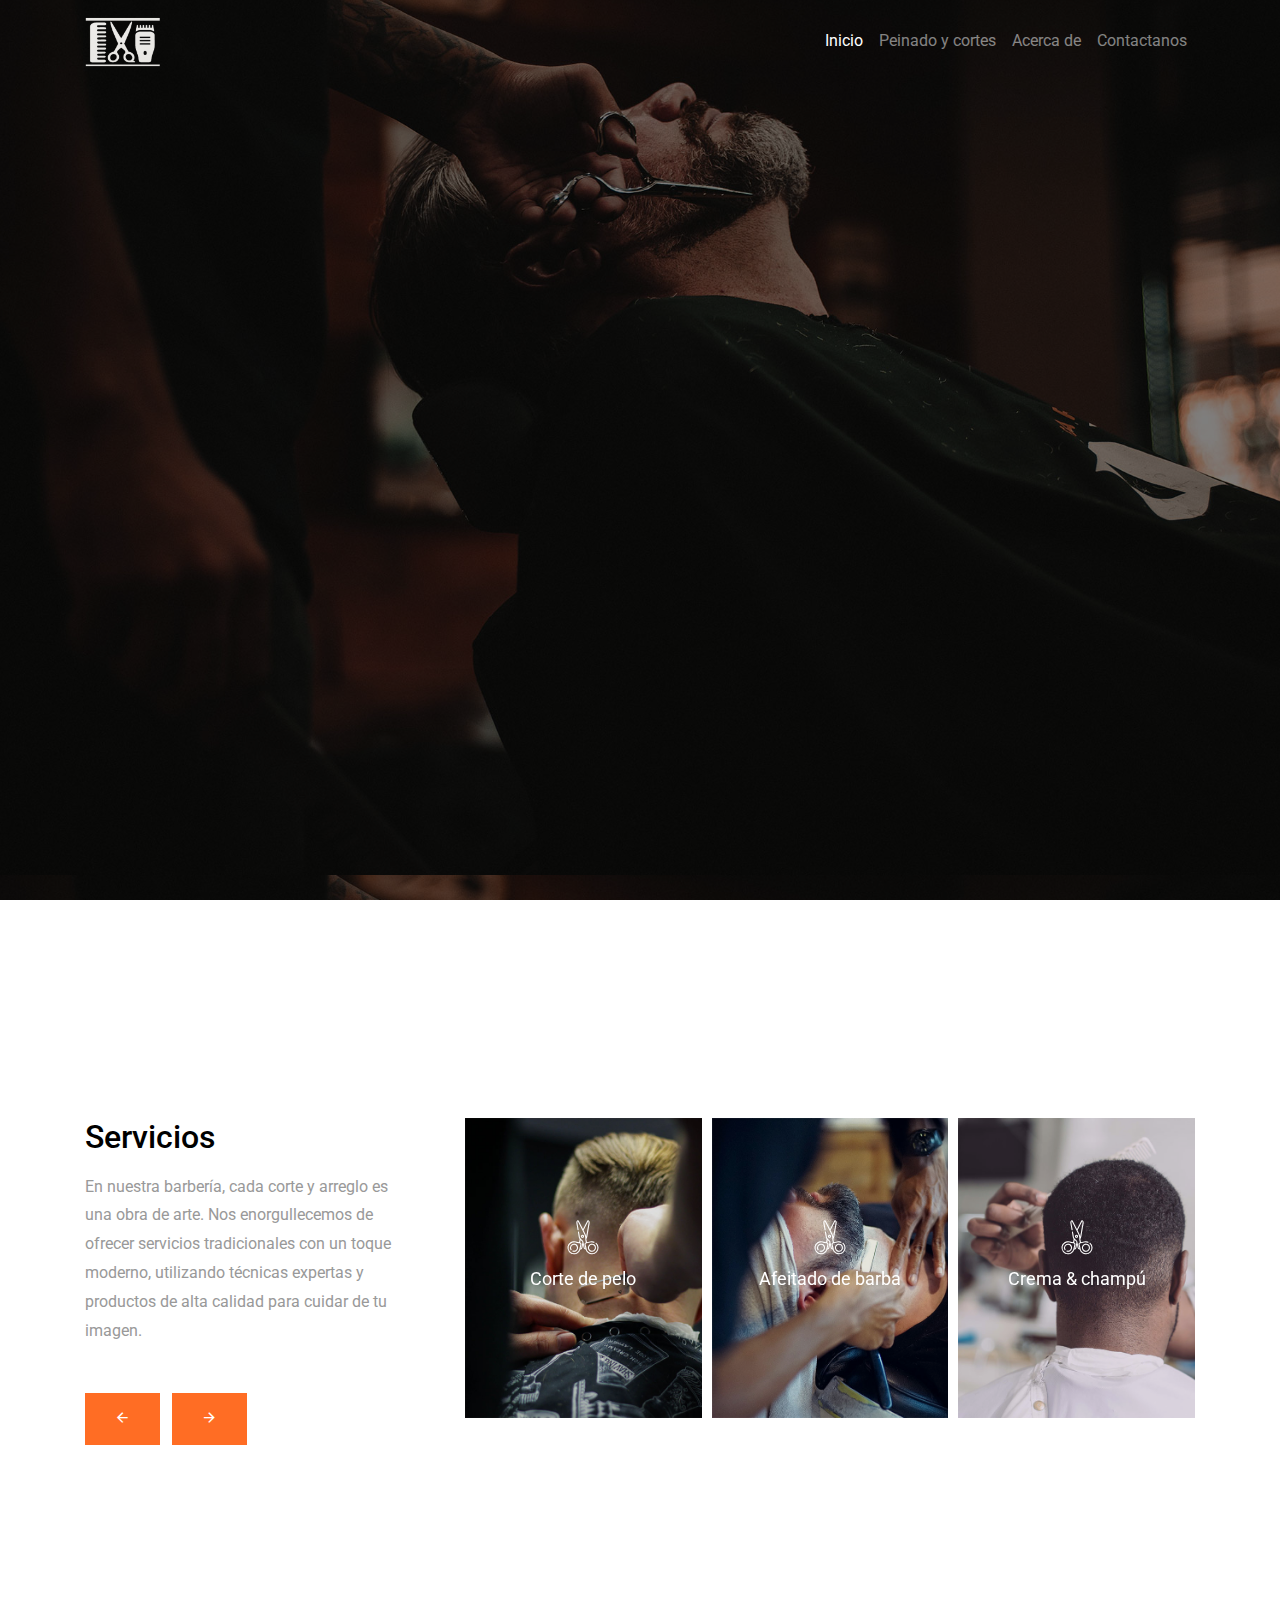
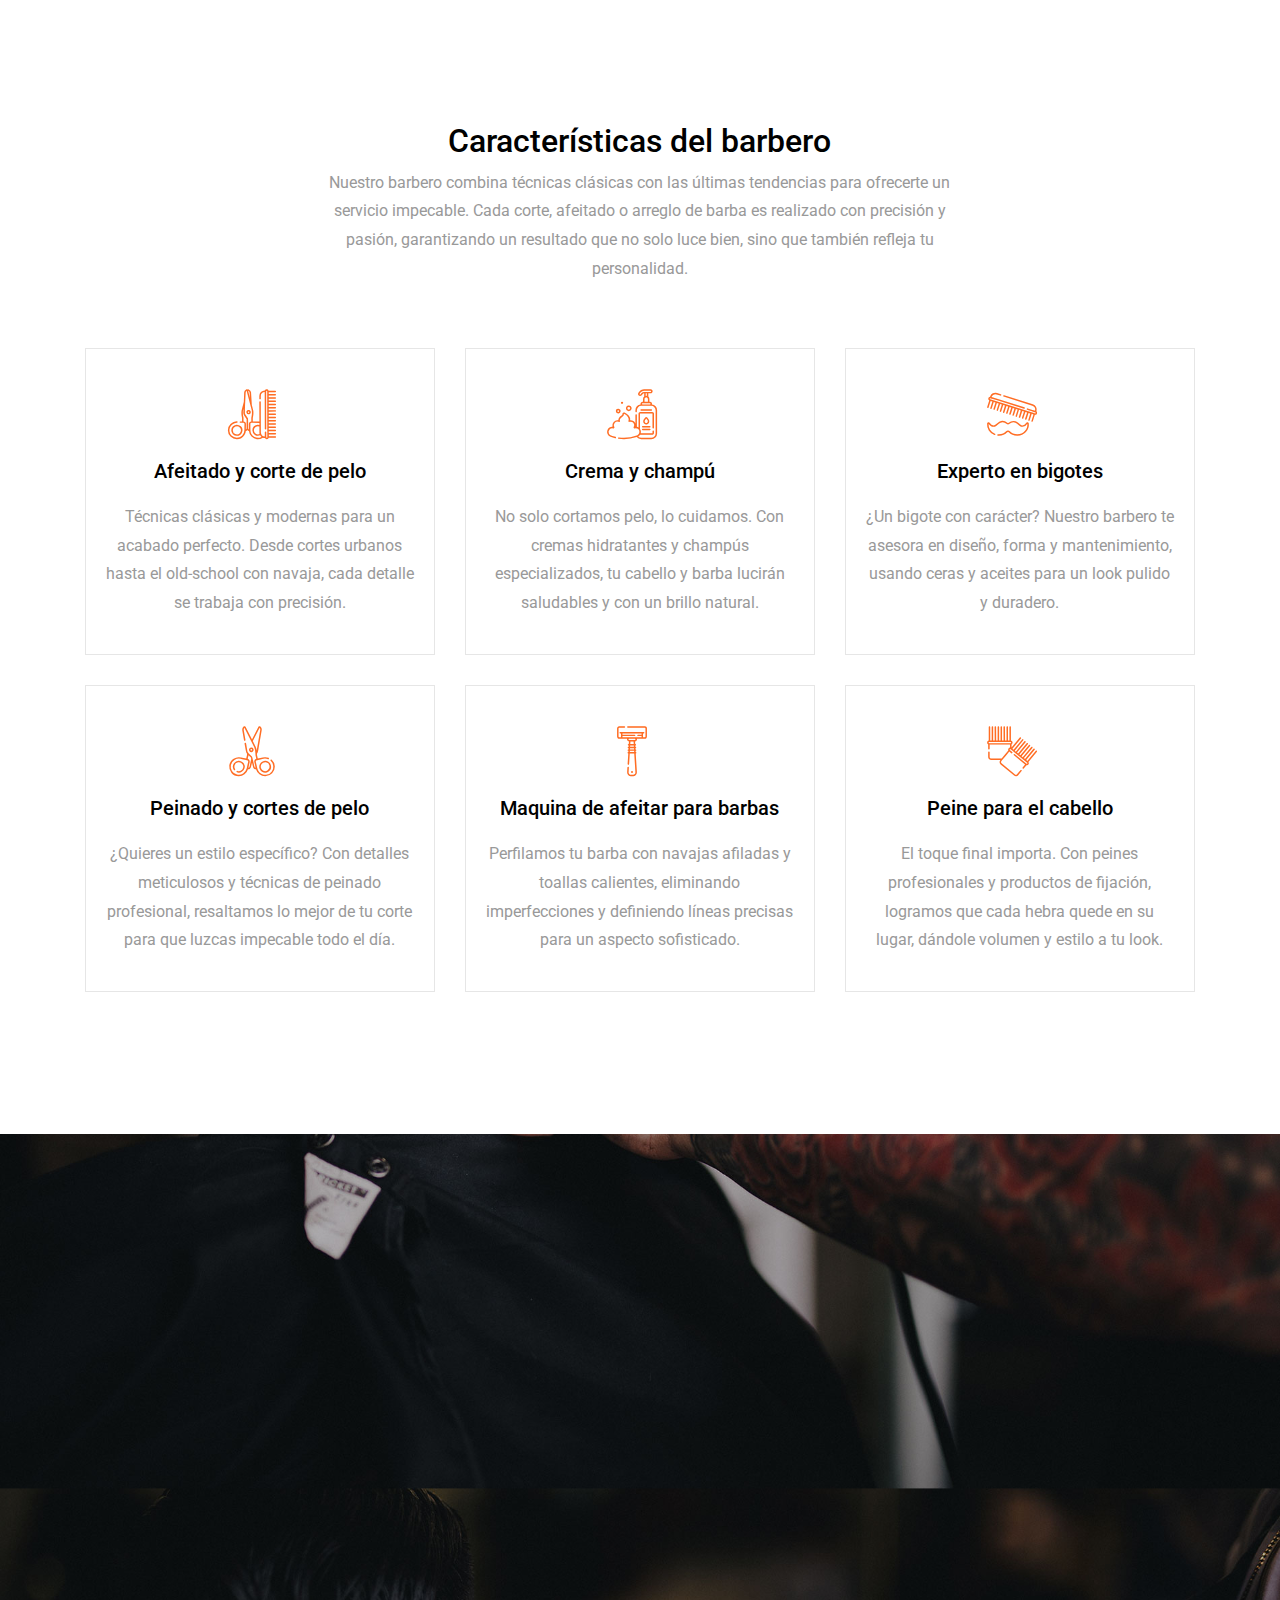
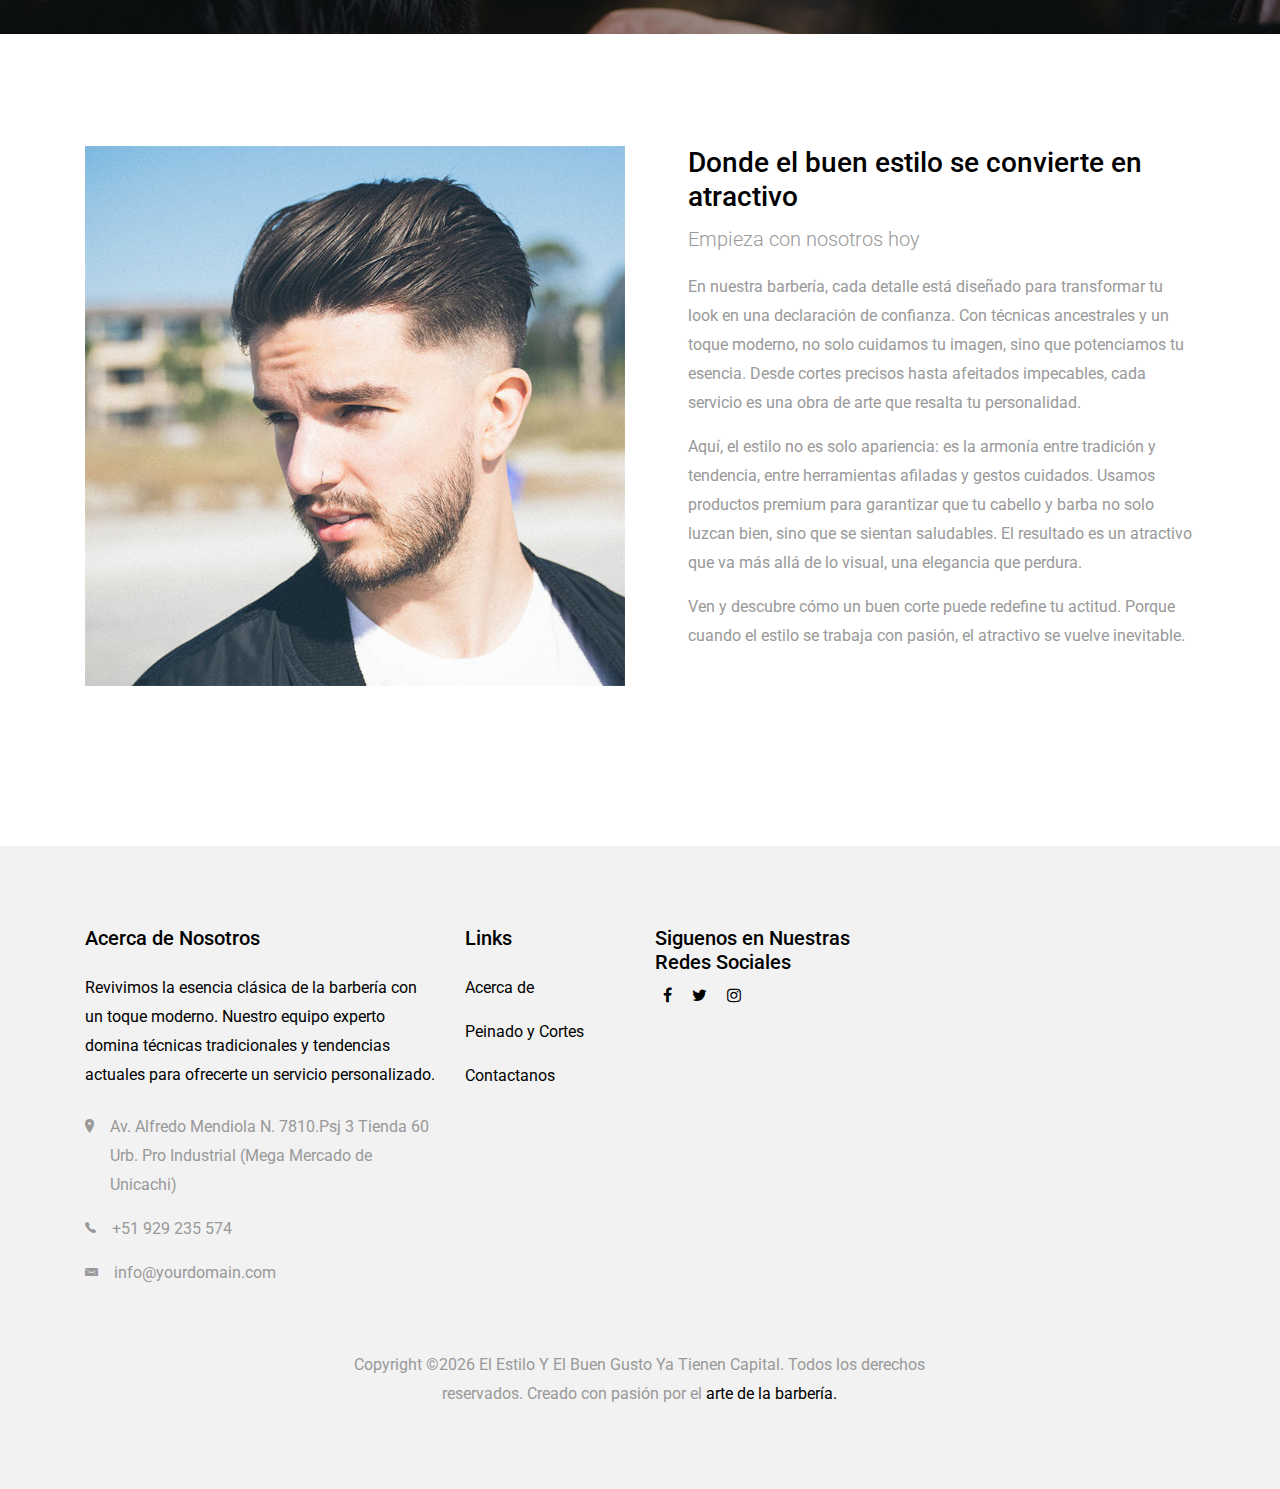
==== commit 0ca483e7: "Barberia" ====
--- a/index.html
+++ b/index.html
@@ -6,6 +6,7 @@
     <meta name="viewport" content="width=device-width, initial-scale=1, shrink-to-fit=no">
 
     <link href="https://fonts.googleapis.com/css?family=Roboto:300,400,700" rel="stylesheet"> 
+    <link rel="icon" href="../images/logo.png" type="image/png">
 
     <link rel="stylesheet" href="css/bootstrap.css">
     <link rel="stylesheet" href="css/animate.css">
@@ -26,7 +27,9 @@
      
       <nav class="navbar navbar-expand-md navbar-dark bg-light">
         <div class="container">
-          <a class="navbar-brand" href="index.html">El Buen Estilo</a>
+          <a class="navbar-brand" href="index.html">
+            <img src="../images/log.png" alt="El Buen Estilo" style="height: 50px;"> <!-- Ajusta el tamaño según necesites -->
+          </a>
           <button class="navbar-toggler" type="button" data-toggle="collapse" data-target="#navbarsExample05" aria-controls="navbarsExample05" aria-expanded="false" aria-label="Toggle navigation">
             <span class="navbar-toggler-icon"></span>
           </button>
@@ -59,7 +62,7 @@
           <div class="col-md-8 text-center">
 
             <div class="mb-5 element-animate">
-              <img src="images/banner_text_1.png" alt="Image placeholder" class="img-md-fluid">
+              <img src="images/banner_text_3.png" alt="Image placeholder" class="img-md-fluid">
             </div>
 
           </div>
--- a/css/style.css
+++ b/css/style.css
@@ -1,3 +1,7 @@
+::-webkit-scrollbar {
+  display: none;
+}
+
 body {
   background: #fff;
   font-family: "Roboto", arial, sans-serif;
@@ -222,6 +226,7 @@
 @media (max-width: 991.98px) {
   .img-md-fluid {
     max-width: 100%;
+    margin-right: -22%;
   }
 }
 
@@ -1180,6 +1185,10 @@
   stroke-linecap: round;
 }
 
+.img-md-fluid{
+  margin-left: -25%;
+}
+
 @-webkit-keyframes loader-rotate {
   100% {
     -webkit-transform: rotate(360deg);
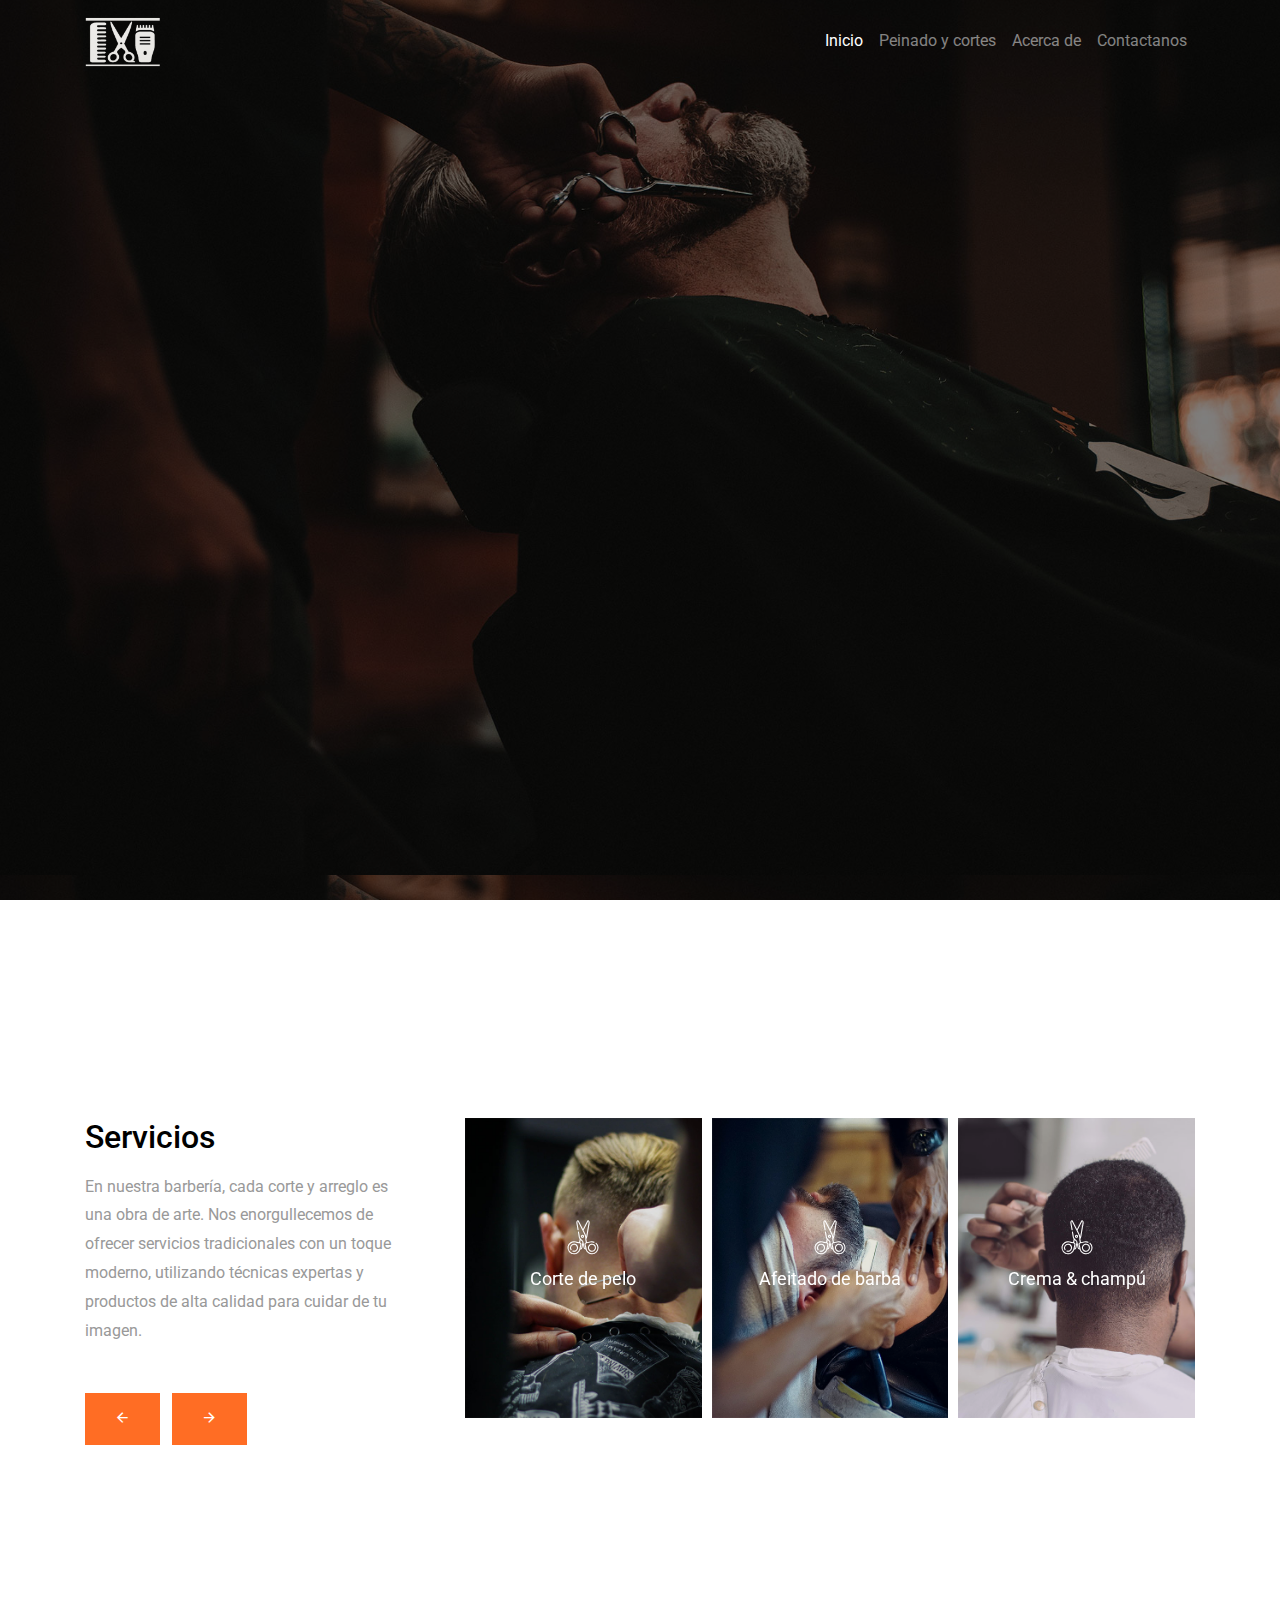
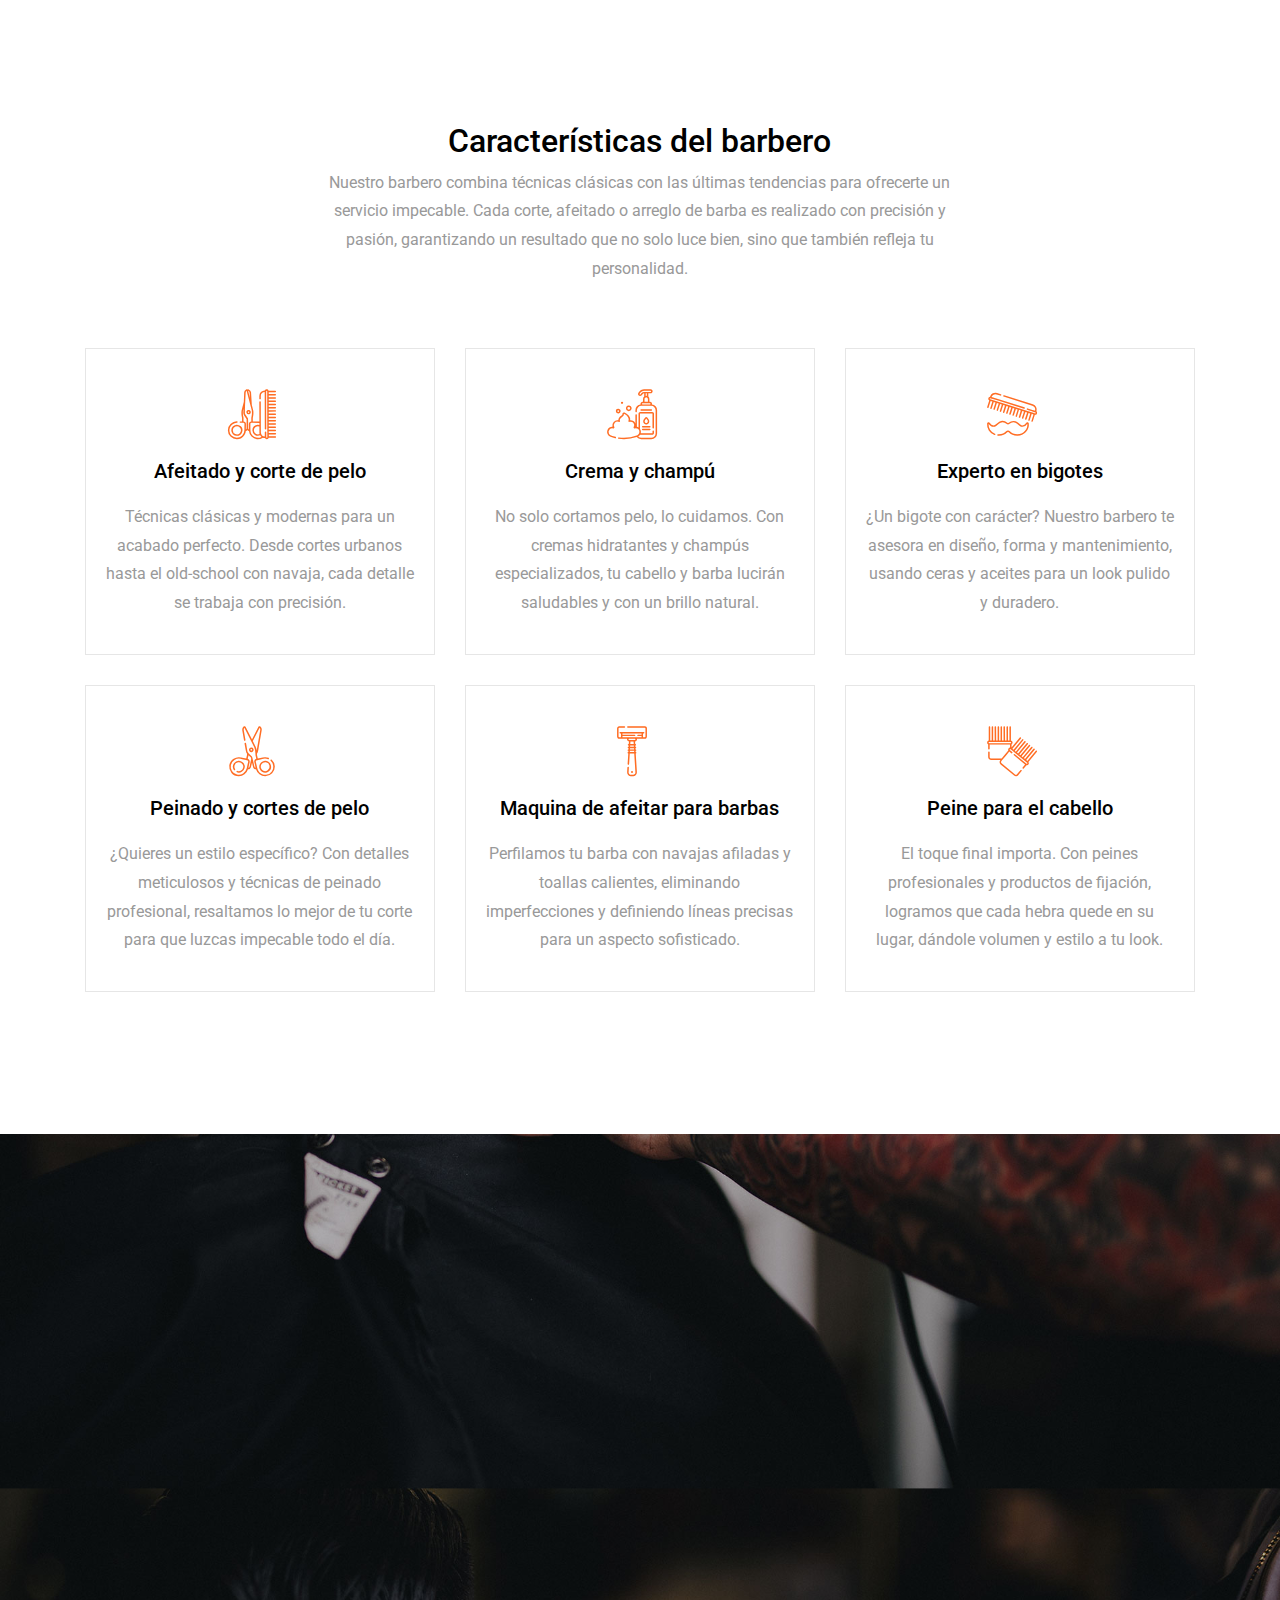
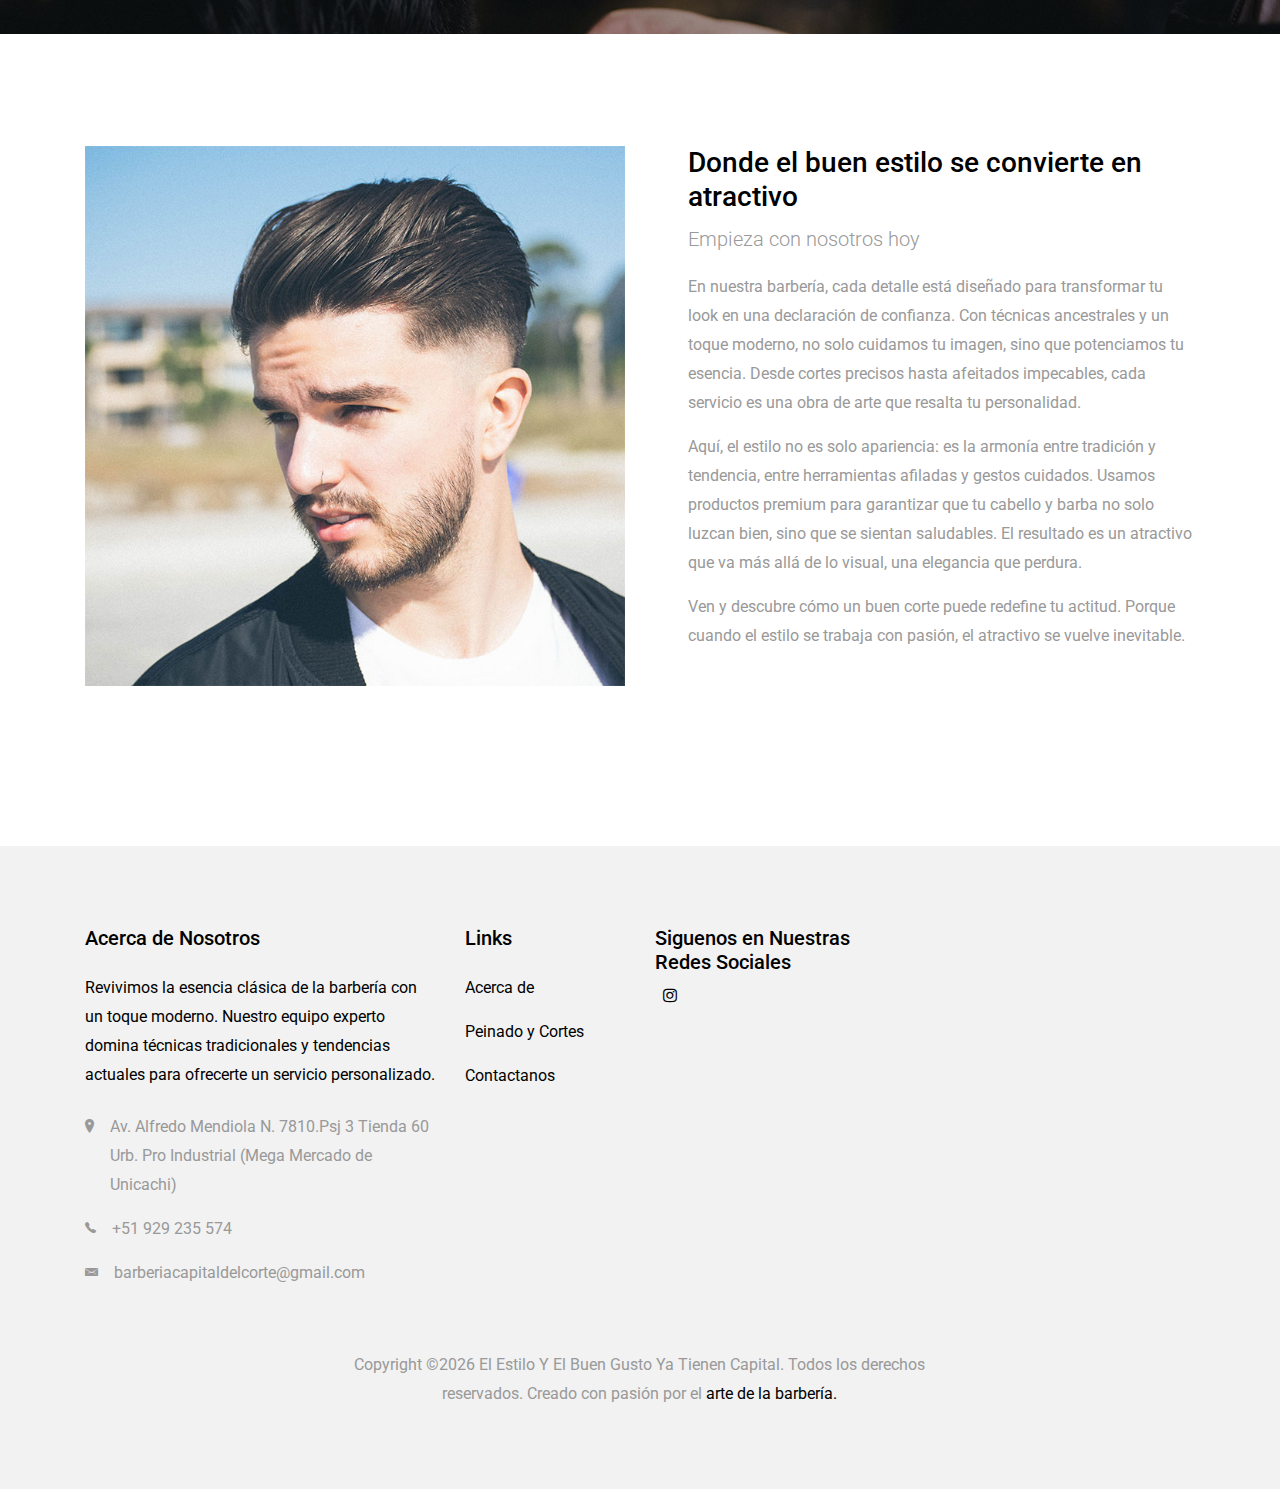
==== commit 740f6c57: "Barberia acabada" ====
--- a/index.html
+++ b/index.html
@@ -1,7 +1,7 @@
 <!doctype html>
 <html lang="en">
   <head>
-    <title>Colorlib Alotan Barber Shop Template</title>
+    <title>Capital del Corte / Barberia y Peluqueria</title>
     <meta charset="utf-8">
     <meta name="viewport" content="width=device-width, initial-scale=1, shrink-to-fit=no">
 
@@ -55,7 +55,6 @@
       </nav>
     </header>
     <!-- END header -->
-
     <section class="site-hero overlay" data-stellar-background-ratio="0.5" style="background-image: url(images/big_image_1.jpg);">
       <div class="container">
         <div class="row align-items-center site-hero-inner justify-content-center">
@@ -312,7 +311,7 @@
         <div class="row justify-content-center align-items-center intro">
           <div class="col-md-8 text-center element-animate">
             <h2 class="mb-4"><span>Acercate hoy a realizarte un corte y</span> y obten un 10% de descuento en tu primer corte</h2>
-            <!--<p><a href="#" class="btn btn-black">Make an Appointment</a></p>-->
+            <p><a href="../contact.html#contact" class="btn btn-black">Reserva ahora</a></p>
           </div>
         </div>
       </div>
@@ -346,7 +345,7 @@
             <ul class="list-unstyled ">
               <li class="d-flex"><span class="mr-3"><span class="icon ion-ios-location"></span></span><span class="">Av. Alfredo Mendiola N. 7810.Psj 3 Tienda 60 Urb. Pro Industrial (Mega Mercado de Unicachi)</span></li>
               <li class="d-flex"><span class="mr-3"><span class="icon ion-ios-telephone"></span></span><span class="">+51 929 235 574</span></li>
-              <li class="d-flex"><span class="mr-3"><span class="icon ion-email"></span></span><span class="">info@yourdomain.com</span></li>
+              <li class="d-flex"><span class="mr-3"><span class="icon ion-email"></span></span><span class="">barberiacapitaldelcorte@gmail.com</span></li>
             </ul>
           </div>
           <div class="col-md-2">
@@ -361,9 +360,7 @@
           <div class="col-md-3">
             <h3>Siguenos en Nuestras Redes Sociales</h3>
             <p>
-              <a href="#" class="p-2"><span class="fa fa-facebook"></span></a>
-              <a href="#" class="p-2"><span class="fa fa-twitter"></span></a>
-              <a href="#" class="p-2"><span class="fa fa-instagram"></span></a>
+              <a href="https://www.instagram.com/capitaldelcorte.barberia/#" class="p-2"><span class="fa fa-instagram"></span></a>
             </p>
           </div>
         </div>
